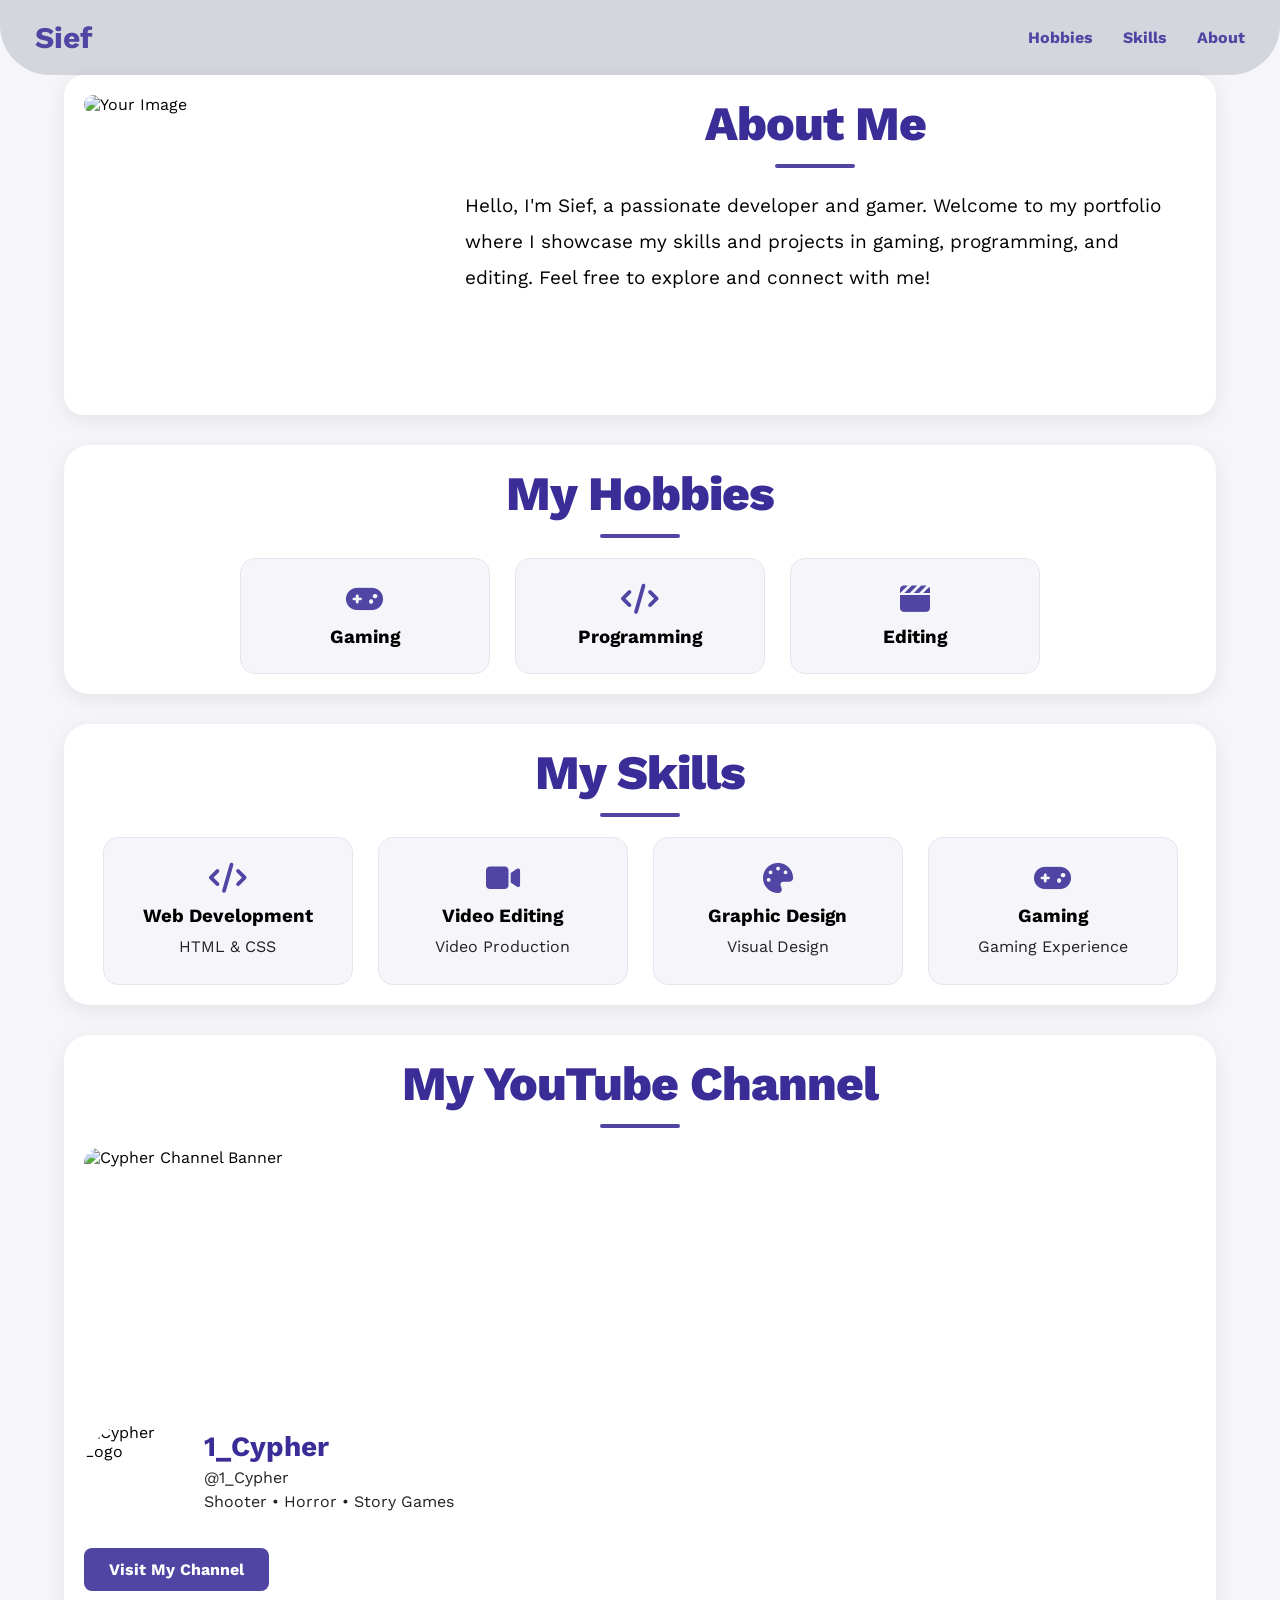
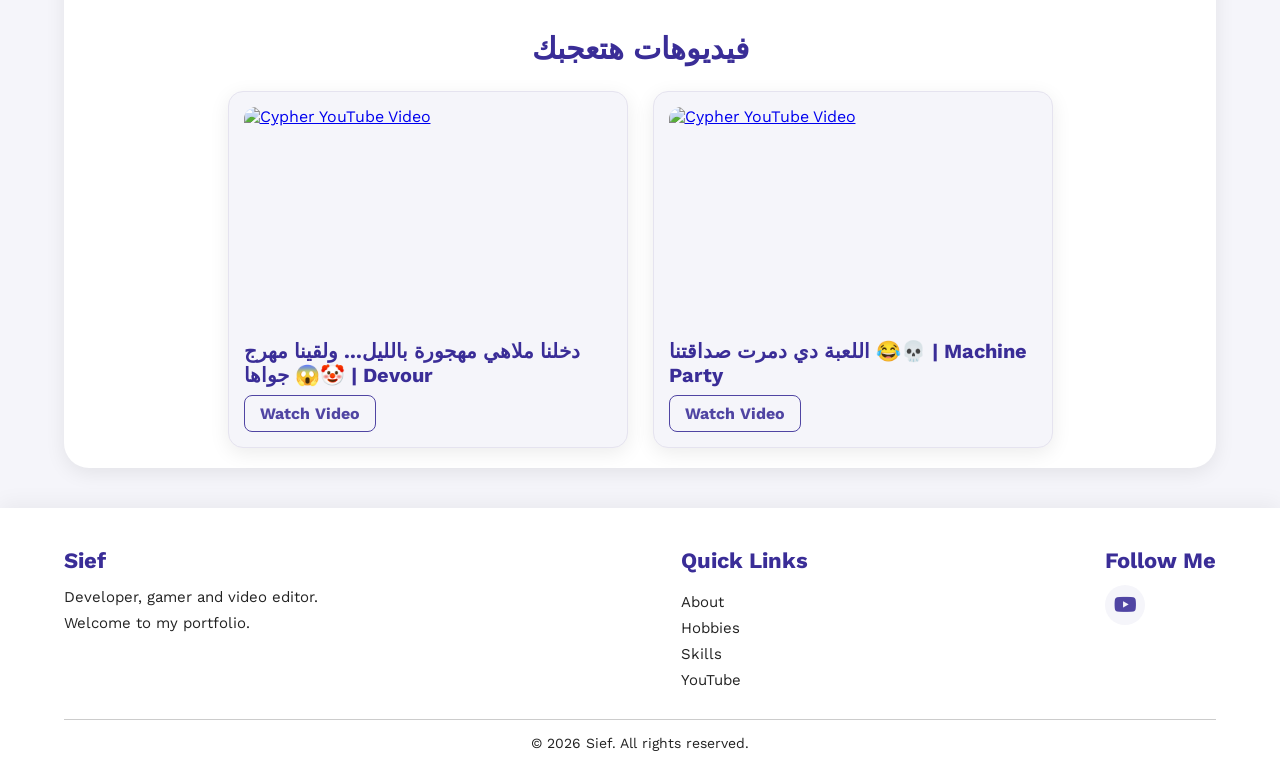
==== index.html @ e80b9d25 "Add site files" ====
<!DOCTYPE html>
<html lang="en">

<head>
    <meta charset="UTF-8">
    <meta name="viewport" content="width=device-width, initial-scale=1.0">
    <!-- Style -->
    <link rel="stylesheet" href="style.css">
    <!-- Style -->
    <!-- Font -->
    <link rel="preconnect" href="https://fonts.googleapis.com">
    <link rel="preconnect" href="https://fonts.gstatic.com" crossorigin>
    <link href="https://fonts.googleapis.com/css2?family=Work+Sans:ital,wght@0,100..900;1,100..900&display=swap"
        rel="stylesheet">
    <!-- Font -->
    <!-- Icon -->
    <link rel="stylesheet" href="https://cdnjs.cloudflare.com/ajax/libs/font-awesome/6.7.2/css/all.min.css">
    <!-- Icon -->
    <title>Portfolio</title>
</head>

<body>
    <!-- Start Header -->
    <div class="header">
        <div class="container">
            <div class="logo">
                <a href="#logo">Sief</a>
            </div>
            <button class="menu-toggle" type="button" aria-label="Open menu" aria-expanded="false">
                <span></span>
                <span></span>
                <span></span>
            </button>
            <div class="nav">
                <a href="#hobbies">Hobbies</a>
                <a href="#skills">Skills</a>
                <a href="#about">About</a>
            </div>
        </div>
    </div>
    <!-- end Header -->
    <!-- Start landing -->
    <div class="landing" id="about">
        <div class="container">
            <div class="img">
                <img src="img/img1.jpg" alt="Your Image" width="300" height="200">
            </div>
            <div class="text">
                <h2>About Me</h2>
                <p>Hello, I'm Sief, a passionate developer and gamer. Welcome to my portfolio where I showcase my skills
                    and
                    projects in gaming, programming, and editing. Feel free to explore and connect with me!</p>
            </div>
        </div>
    </div>
    <!-- End landing -->
    <!-- Start Hobbies -->
    <div class="hobbies" id="hobbies">
        <h2>My Hobbies</h2>
        <div class="hobbies-container">
            <div class="hobby-card">
                <i class="fa-solid fa-gamepad"></i>
                <h3>Gaming</h3>
            </div>

            <div class="hobby-card">
                <i class="fa-solid fa-code"></i>
                <h3>Programming</h3>
            </div>

            <div class="hobby-card">
                <i class="fa-solid fa-clapperboard"></i>
                <h3>Editing</h3>
            </div>
        </div>
    </div>
    <!-- End Hobbies -->
    <!-- Start Skills -->
    <div class="skills" id="skills">
        <h2>My Skills</h2>

        <div class="skills-container">

            <div class="skills-card">
                <i class="fa-solid fa-code"></i>
                <h3>Web Development</h3>
                <p>HTML & CSS</p>
            </div>

            <div class="skills-card">
                <i class="fa-solid fa-video"></i>
                <h3>Video Editing</h3>
                <p>Video Production</p>
            </div>

            <div class="skills-card">
                <i class="fa-solid fa-palette"></i>
                <h3>Graphic Design</h3>
                <p>Visual Design</p>
            </div>

            <div class="skills-card">
                <i class="fa-solid fa-gamepad"></i>
                <h3>Gaming</h3>
                <p>Gaming Experience</p>
            </div>

        </div>
    </div>
    <!-- End Skills -->
    <!-- Start YouTube -->
    <div class="youtube" id="youtube">

        <h2>My YouTube Channel</h2>

        <div class="youtube-container">

            <div class="channel-banner">
                <img src="img/banar.png" alt="Cypher Channel Banner">
            </div>

            <div class="channel-info">

                <img src="img/logo.png" alt="Cypher Logo">

                <div class="channel-text">
                    <h3>1_Cypher</h3>
                    <p>@1_Cypher</p>
                    <p>Shooter • Horror • Story Games</p>
                </div>

            </div>
            <a href="https://www.youtube.com/@1_Cypher" target="_blank" rel="noopener noreferrer">
                Visit My Channel
            </a>
            <div class="featured-videos">

                <h3>فيديوهات هتعجبك</h3>

                <div class="videos-container">

                    <!-- Video 1 -->
                    <div class="video-card">
                        <a href="https://youtu.be/_GKPMTm9rUs" target="_blank" rel="noopener noreferrer">

                            <img src="https://img.youtube.com/vi/_GKPMTm9rUs/hqdefault.jpg" alt="Cypher YouTube Video">

                        </a>

                        <h4>دخلنا ملاهي مهجورة بالليل... ولقينا مهرج جواها 😱🤡 | Devour</h4>
                        <a href="https://youtu.be/_GKPMTm9rUs" target="_blank" rel="noopener noreferrer">
                            Watch Video
                        </a>
                    </div>

                    <!-- Video 2 -->
                    <div class="video-card">
                        <a href="https://youtu.be/UbYRaLN_S74" target="_blank" rel="noopener noreferrer">

                            <img src="https://img.youtube.com/vi/UbYRaLN_S74/hqdefault.jpg" alt="Cypher YouTube Video">

                        </a>

                        <h4>اللعبة دي دمرت صداقتنا 😂💀 | Machine Party</h4>
                        <a href="https://youtu.be/UbYRaLN_S74" target="_blank" rel="noopener noreferrer">
                            Watch Video
                        </a>
                    </div>

                </div>

            </div>
        </div>

    </div>
    <!-- End YouTube -->
    <!-- Start Footer -->
    <footer class="footer">
        <div class="footer-content">
            <div class="footer-about">
                <h3>Sief</h3>
                <p>Developer, gamer and video editor. Welcome to my portfolio.</p>
            </div>
            <div class="footer-links">
                <h3>Quick Links</h3>
                <a href="#about">About</a>
                <a href="#hobbies">Hobbies</a>
                <a href="#skills">Skills</a>
                <a href="#youtube">YouTube</a>
            </div>
            <div class="footer-follow">
                <h3>Follow Me</h3>
                <div class="footer-social">
                    <a href="https://www.youtube.com/@1_Cypher" target="_blank" rel="noopener noreferrer" aria-label="YouTube">
                        <i class="fa-brands fa-youtube"></i>
                    </a>
                </div>
            </div>
        </div>
        <div class="footer-bottom">
            <p>&copy; 2026 Sief. All rights reserved.</p>
        </div>
    </footer>
    <!-- End Footer -->
    <script>
        const menuToggle = document.querySelector('.menu-toggle');
        const nav = document.querySelector('.header .nav');
        menuToggle.addEventListener('click', () => {
            const open = nav.classList.toggle('active');
            menuToggle.setAttribute('aria-expanded', open);
        });
        nav.querySelectorAll('a').forEach(link =>
            link.addEventListener('click', () => {
                nav.classList.remove('active');
                menuToggle.setAttribute('aria-expanded', 'false');
            })
        );
    </script>
</body>

</html>
---- style.css ----
* {
    -webkit-box-sizing: border-box;
    -moz-box-sizing: border-box;
    -ms-box-sizing: border-box;
    box-sizing: border-box;
    scroll-behavior: smooth;
    margin: 0;
    padding: 0;
    box-sizing: border-box;
}

/* Start Variables */
:root {
    /* Colors */
    --main-color: #5045a3;
    --heading-color: #3a2d97;
    --background-color: #f5f5fa;
    --section-color: #ffffff;
    --text-color: #222222;

    /* Design */
    --section-width: 1200px;
    --section-radius: 25px;
    --section-shadow: 0 5px 20px rgba(0, 0, 0, 0.08);
}

/* End Variables */

body {
    background-color: #f5f5fa;
    font-family: "Work Sans", sans-serif;
}

.container {
    padding-left: 15px;
    padding-right: 15px;
    margin-left: auto;
    margin-right: auto;
    margin: auto;
}


/* Start Header */

.header {
    padding: 20px;
    background-color: #d3d7dd;
    border-bottom-right-radius: 50px;
    border-bottom-left-radius: 50px;
}


.header .container {
    display: flex;
    justify-content: space-between;
    align-items: center;
}

.header .container a {
    text-decoration: none;
    color: var(--main-color);
    font-weight: bold;
}

.header .container .nav {
    display: flex;
    align-items: center;
    gap: 30px;
}

.header .container a:hover {
    color: var(--heading-color);
}

.header .container .logo {
    font-size: 30px;
}

/* تصميم القائمه */

.menu-toggle {
    display: none;
    background: none;
    border: none;
    cursor: pointer;
}


.menu-toggle span {
    display: block;
    width: 25px;
    height: 3px;
    background-color: var(--main-color);
    margin: 5px 0;
    border-radius: 5px;
}


@media (max-width: 768px) {
    .menu-toggle {
        display: block;
    }

    .header .container {
        position: relative;
    }

    .header .container .nav {
        display: none;
        position: absolute;
        top: calc(100% + 20px);
        right: 0;
        flex-direction: column;
        gap: 15px;
        background-color: #d3d7dd;
        padding: 20px;
        border-radius: 15px;
        z-index: 1000;
    }

    .header .container .nav.active {
        display: flex;
    }
}


/* تصميم القائمه */

/* End Header */


h1 {
    color: blue;
    font-size: 36px;
    text-align: center;
}

h2 {
    color: #333333;
    font-size: 24px;
    text-align: center;
}

section {
    margin: 20px;
    padding: 20px;
    background-color: #aaa9a9;
    border-radius: 5px;
    box-shadow: 0 2px 4px rgba(0, 0, 0, 0.1);
}

/* Start Landing */


.landing .container {
    display: flex;
    background-color: #aaa9a9;
    padding: 20px;
    justify-content: space-between;
    display: flex;
    width: 90%;
    max-width: var(--section-width);
    margin: 0 auto;
    background-color: var(--section-color);
    border-radius: 20px;
    box-shadow: var(--section-shadow);
}


@media (max-width: 768px) {
    .landing .container {
        flex-direction: column;
        align-items: center;
        gap: 30px;
    }

    .landing .container .img {
        width: 100%;
        max-width: 350px;
        height: 250px;
    }
}


.landing .container .img {
    width: 350px;
    height: 300px;
    /* overflow: hidden; */
}

.landing .container img {
    /* width: 100%; */
    height: 100%;
    object-fit: cover;
    border-radius: var(--section-radius);
    transition: transform 0.3s ease;
}

.landing .container img:hover {
    transform: scale(1.05);
}

.landing .container .text {
    flex: 1;
}


@media (max-width: 768px) {
    .landing .container .text {
        width: 100%;
        flex: none;
        text-align: center;
    }

    .landing .container .text h2 {
        font-size: 36px;
    }

    .landing .container .text p {
        font-size: 16px;
        line-height: 1.7;
    }
}


.landing .container .text h2 {
    color: var(--heading-color);
    font-size: 48px;
    font-weight: 800;
    text-align: center;
    letter-spacing: -1px;
    margin: 0 0 20px;
}

.landing .container .text h2::after {
    content: "";
    display: block;
    width: 80px;
    height: 4px;
    background-color: var(--main-color);
    margin: 12px auto 0;
    border-radius: 5px;
}

.landing .container .text p {
    font-size: 19px;
    line-height: 1.9;
    max-width: 700px;
    margin: 0 auto;
}


/* End Landing */

/* Start Hobbies */

.hobbies {
    width: 90%;
    max-width: var(--section-width);
    margin: 30px auto;
    padding: 20px;
    background-color: var(--section-color);
    border-radius: var(--section-radius);
    box-shadow: var(--section-shadow);
}

.hobbies h2,
.skills h2 {
    color: var(--heading-color);
    font-size: 48px;
    font-weight: 800;
    text-align: center;
    letter-spacing: -1px;
    margin: 0 0 20px;
}

.hobbies h2::after {
    content: "";
    display: block;
    width: 80px;
    height: 4px;
    background-color: var(--main-color);
    margin: 12px auto 0;
    border-radius: 5px;
}

.hobbies-container {
    display: flex;
    justify-content: center;
    gap: 25px;
}

.hobby-card,
.skills-card {
    background-color: var(--background-color);
    width: 250px;
    padding: 25px;
    border-radius: 15px;
    text-align: center;
    border: 1px solid #e5e5ef;
    transition: 0.3s ease;
}

.hobby-card:hover,
.skills-card:hover {
    transform: translateY(-10px);
    box-shadow: 0 10px 25px rgba(80, 69, 163, 0.15);
}

.hobby-card i,
.skills-card i {
    color: var(--main-color);
    font-size: 30px;
    margin-bottom: 12px;
}


/* End Hobbies */

/* Start Skills */

.skills {
    width: 90%;
    max-width: var(--section-width);
    margin: 30px auto;
    padding: 20px;
    background-color: var(--section-color);
    border-radius: var(--section-radius);
    box-shadow: var(--section-shadow);
}

.skills-container {
    display: flex;
    justify-content: center;
    gap: 25px;
}

.skills h2::after {
    content: "";
    display: block;
    width: 80px;
    height: 4px;
    background-color: var(--main-color);
    margin: 12px auto 0;
    border-radius: 5px;
}

.skills-card p {
    color: var(--text-color);
    font-size: 16px;
    margin-top: 8px;
    line-height: 1.5;
}

/* End Skills */
/* Start YouTube */

.youtube {
    width: 90%;
    max-width: var(--section-width);
    margin: 30px auto;
    padding: 20px;
    background-color: var(--section-color);
    border-radius: var(--section-radius);
    box-shadow: var(--section-shadow);
}

.youtube h2 {
    color: var(--heading-color);
    font-size: 48px;
    font-weight: 800;
    text-align: center;
    letter-spacing: -1px;
    margin: 0 0 20px;
}

.youtube h2::after {
    content: "";
    display: block;
    width: 80px;
    height: 4px;
    background-color: var(--main-color);
    margin: 12px auto 0;
    border-radius: 5px;
}

.channel-banner {
    width: 100%;
    height: 250px;
    overflow: hidden;
    border-radius: 15px;
}

.channel-banner img {
    width: 100%;
    height: 100%;
    object-fit: cover;
    display: block;
}

.channel-info {
    display: flex;
    align-items: center;
    gap: 20px;
    margin: 25px 0;
}

.channel-info img {
    width: 100px;
    height: 100px;
    border-radius: 50%;
    object-fit: cover;
}

.channel-text h3 {
    color: var(--heading-color);
    font-size: 28px;
    margin: 0 0 5px;
}

.channel-text p {
    color: var(--text-color);
    font-size: 16px;
    margin: 5px 0;
}

.youtube-container>a {
    display: inline-block;
    background-color: var(--main-color);
    color: white;
    padding: 12px 25px;
    border-radius: 8px;
    text-decoration: none;
    font-weight: bold;
    transition: 0.3s ease;
}

.youtube-container>a:hover {
    background-color: var(--heading-color);
    transform: translateY(-3px);
}

.featured-videos {
    margin-top: 40px;
}

.featured-videos h3 {
    color: var(--heading-color);
    font-size: 30px;
    text-align: center;
    margin-bottom: 25px;
}

.videos-container {
    display: flex;
    justify-content: center;
    gap: 25px;
    flex-wrap: wrap;
}

.video-card {
    width: 400px;
}

.video-card {
    width: 400px;
    padding: 15px;
    box-sizing: border-box;
    overflow: hidden;
    border-radius: 15px;
    background-color: var(--background-color);
    border: 1px solid #e5e3ef;
    box-shadow: var(--section-shadow);
    transition: 0.3s ease;
}

.video-card:hover {
    transform: translateY(-5px);
    box-shadow: 0 10px 25px rgba(80, 69, 163, 0.15);
}

.video-card img {
    width: 100%;
    height: 220px;
    object-fit: cover;
    display: block;
    border-radius: 12px;
}

.video-card h4 {
    color: var(--heading-color);
    font-size: 20px;
    margin: 12px 0 8px;
}

.video-card>a:last-child {
    display: inline-block;
    color: var(--main-color);
    font-weight: bold;
    text-decoration: none;
    padding: 8px 15px;
    border: 1px solid var(--main-color);
    border-radius: 8px;
    transition: 0.3s ease;
}

.video-card>a:last-child:hover {
    background-color: var(--main-color);
    color: white;
}

/* End YouTube */
/* Start Footer */

.footer {
    width: 100%;
    padding: 40px 5% 0;
    margin-top: 40px;
    background-color: var(--section-color);
    box-shadow: 0 -5px 20px rgba(0, 0, 0, 0.05);
    box-sizing: border-box;
}

.footer-content {
    display: flex;
    justify-content: space-between;
    align-items: flex-start;
    gap: 30px;
    flex-wrap: wrap;
    max-width: var(--section-width);
    margin: 0 auto;
}

.footer-content h3 {
    color: var(--heading-color);
    font-size: 22px;
    margin: 0 0 12px;
}

.footer-about {
    max-width: 320px;
}

.footer-about p {
    color: var(--text-color);
    font-size: 15px;
    line-height: 1.7;
    margin: 0;
}

.footer-links {
    display: flex;
    flex-direction: column;
    gap: 8px;
}

.footer-links a {
    color: var(--text-color);
    text-decoration: none;
    font-size: 15px;
    transition: 0.3s ease;
}

.footer-links a:hover {
    color: var(--main-color);
}

.footer-social {
    display: flex;
    gap: 15px;
}

.footer-social a {
    display: flex;
    justify-content: center;
    align-items: center;
    width: 40px;
    height: 40px;
    border-radius: 50%;
    background-color: var(--background-color);
    color: var(--main-color);
    font-size: 20px;
    text-decoration: none;
    transition: 0.3s ease;
}

.footer-social a:hover {
    background-color: var(--main-color);
    color: white;
    transform: translateY(-4px);
}

.footer-bottom {
    text-align: center;
    margin-top: 30px;
    padding: 15px 0;
    border-top: 1px solid #ccc;
}

.footer-bottom p {
    color: var(--text-color);
    font-size: 14px;
    margin: 0;
}

/* End Footer */


/* ================= Responsive ================= */

/* Global guards for small screens */
img {
    max-width: 100%;
}

@media (max-width: 992px) {
    .hobbies-container,
    .skills-container {
        flex-wrap: wrap;
    }

    .hobby-card,
    .skills-card {
        width: calc(50% - 25px);
        max-width: 300px;
    }
}

@media (max-width: 768px) {
    .hobbies h2,
    .skills h2,
    .youtube h2 {
        font-size: 32px;
    }

    .header {
        padding: 15px 20px;
        border-bottom-right-radius: 25px;
        border-bottom-left-radius: 25px;
    }

    .hobbies,
    .skills,
    .youtube {
        width: 92%;
        padding: 15px;
        margin: 20px auto;
    }

    .landing .container {
        width: 92%;
        padding: 15px;
    }

    .landing .container .text h2 {
        font-size: 28px;
    }

    .landing .container .text p {
        font-size: 15px;
    }

    .hobby-card,
    .skills-card {
        width: 100%;
        max-width: 320px;
        padding: 20px;
    }

    .channel-banner {
        height: 140px;
    }

    .channel-info {
        flex-direction: column;
        text-align: center;
        gap: 12px;
    }

    .channel-info img {
        width: 80px;
        height: 80px;
    }

    .channel-text h3 {
        font-size: 22px;
    }

    .youtube-container > a {
        display: block;
        text-align: center;
    }

    .video-card {
        width: 100%;
    }

    .video-card img {
        height: auto;
        aspect-ratio: 16 / 9;
    }

    .video-card h4 {
        font-size: 17px;
    }

    .footer-content {
        flex-direction: column;
        align-items: center;
        text-align: center;
        gap: 25px;
    }

    .footer-about {
        max-width: 100%;
    }

    .footer-links {
        align-items: center;
    }

    .footer-social {
        justify-content: center;
    }
}

@media (max-width: 480px) {
    .landing .container .img {
        height: 200px;
    }

    .channel-banner {
        height: 100px;
    }

    .footer {
        padding: 30px 5% 0;
    }
}

/* Fix: original base rules come after their media queries in source order,
   so they overrode the mobile styles. Re-declare last so small screens win. */
@media (max-width: 768px) {
    .landing .container .img {
        width: 100%;
        max-width: 350px;
        height: 250px;
    }

    .landing .container img {
        width: 100%;
    }

    .landing .container .text {
        width: 100%;
        flex: none;
        text-align: center;
    }
}
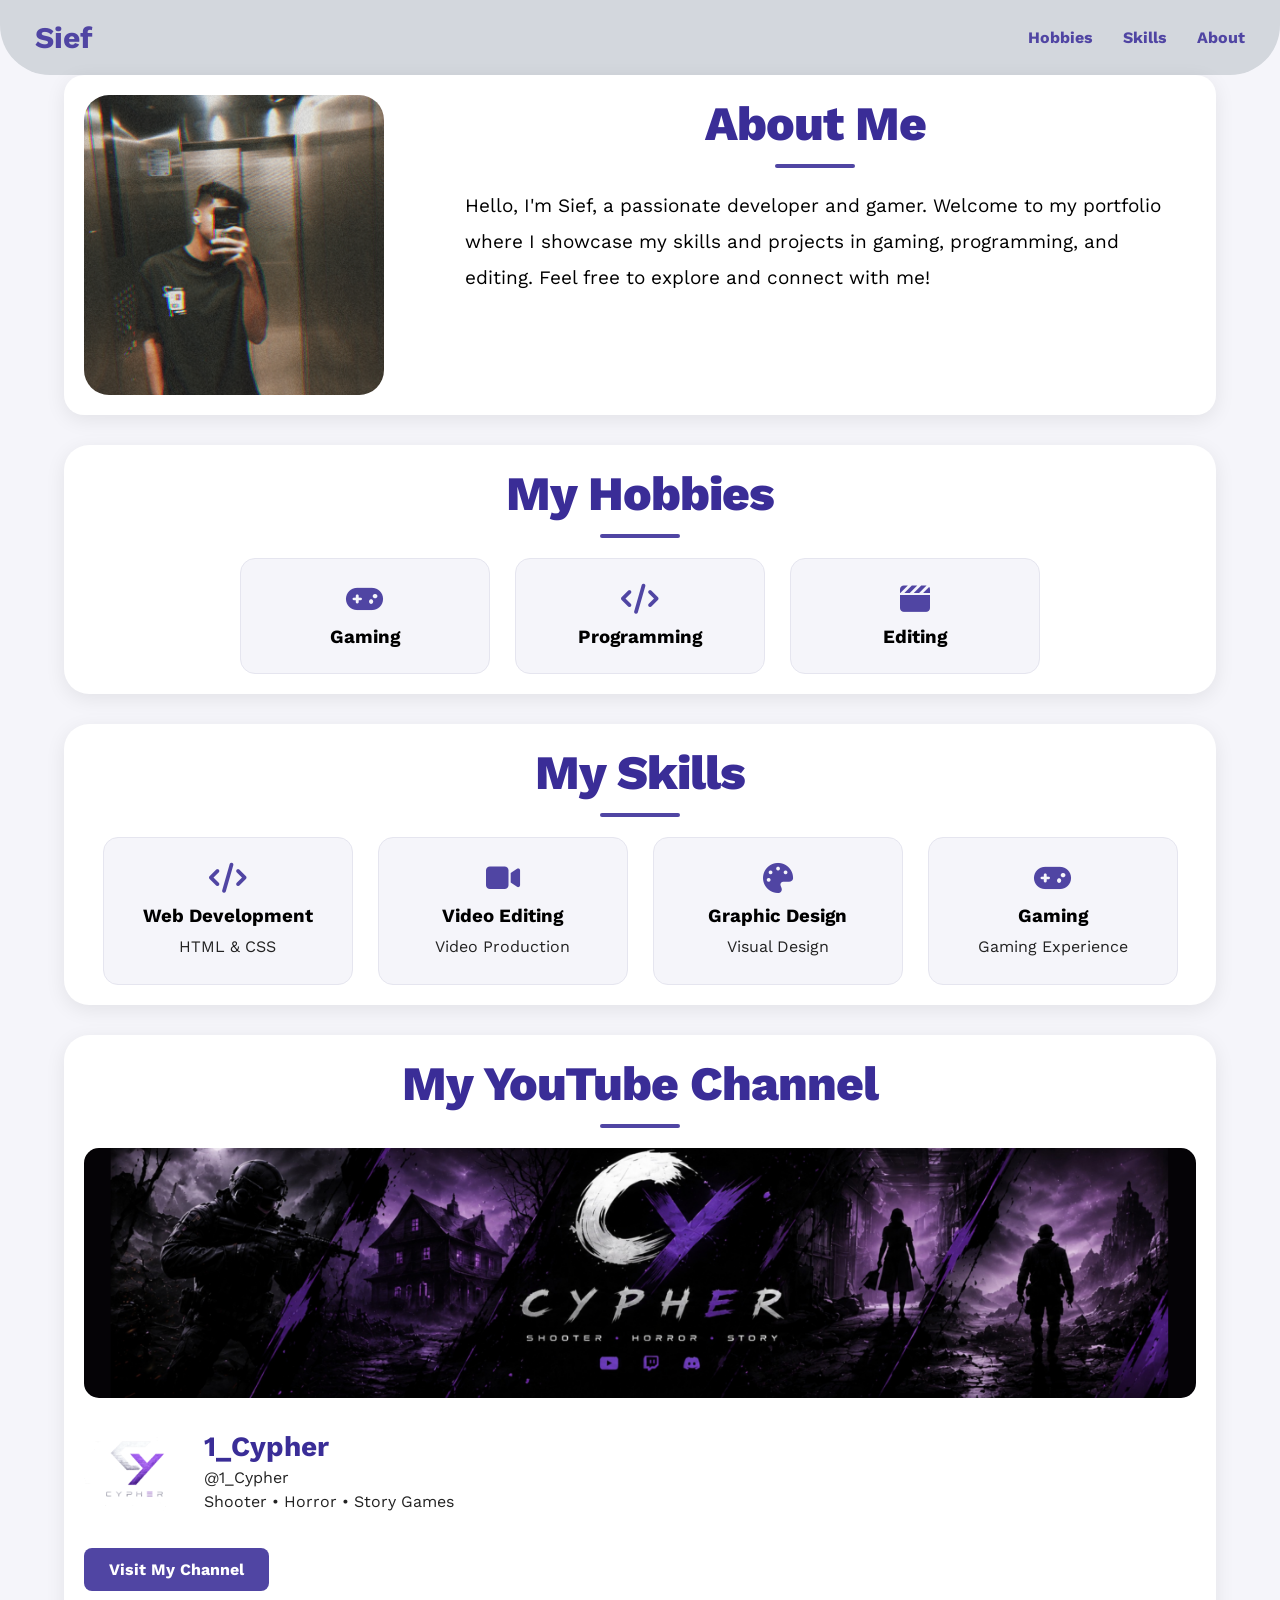
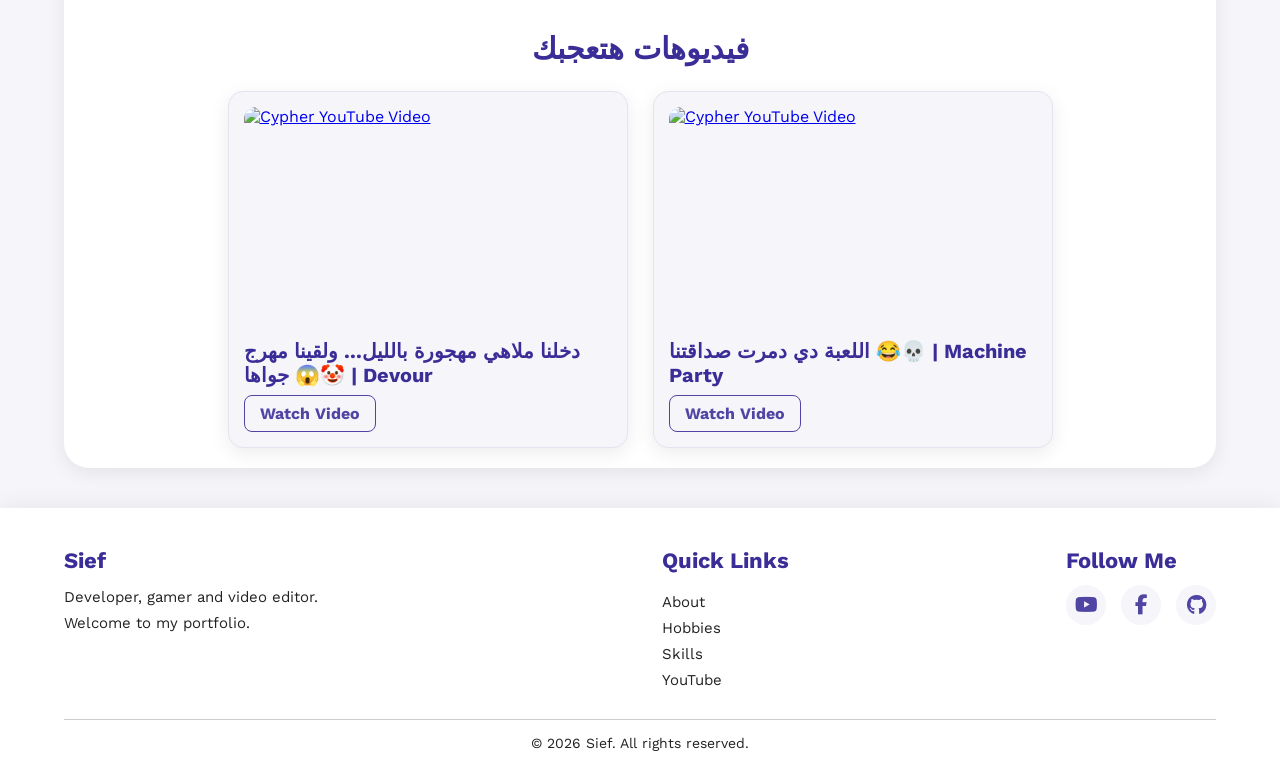
==== commit de2d3f44: "Update footer with Facebook and GitHub linksAdd Facebook and GitHub links to footer Added Facebook a" ====
--- a/index.html
+++ b/index.html
@@ -193,7 +193,7 @@
                 <div class="footer-social">
                     <a href="https://www.youtube.com/@1_Cypher" target="_blank" rel="noopener noreferrer" aria-label="YouTube">
                         <i class="fa-brands fa-youtube"></i>
-                    </a>
+                    </a><a href="https://www.facebook.com/share/1582KdHN4bV/" target="_blank" rel="noopener noreferrer" aria-label="Facebook"><i class="fa-brands fa-facebook-f"></i></a><a href="https://github.com/AlgokarSief" target="_blank" rel="noopener noreferrer" aria-label="GitHub"><i class="fa-brands fa-github"></i></a>
                 </div>
             </div>
         </div>
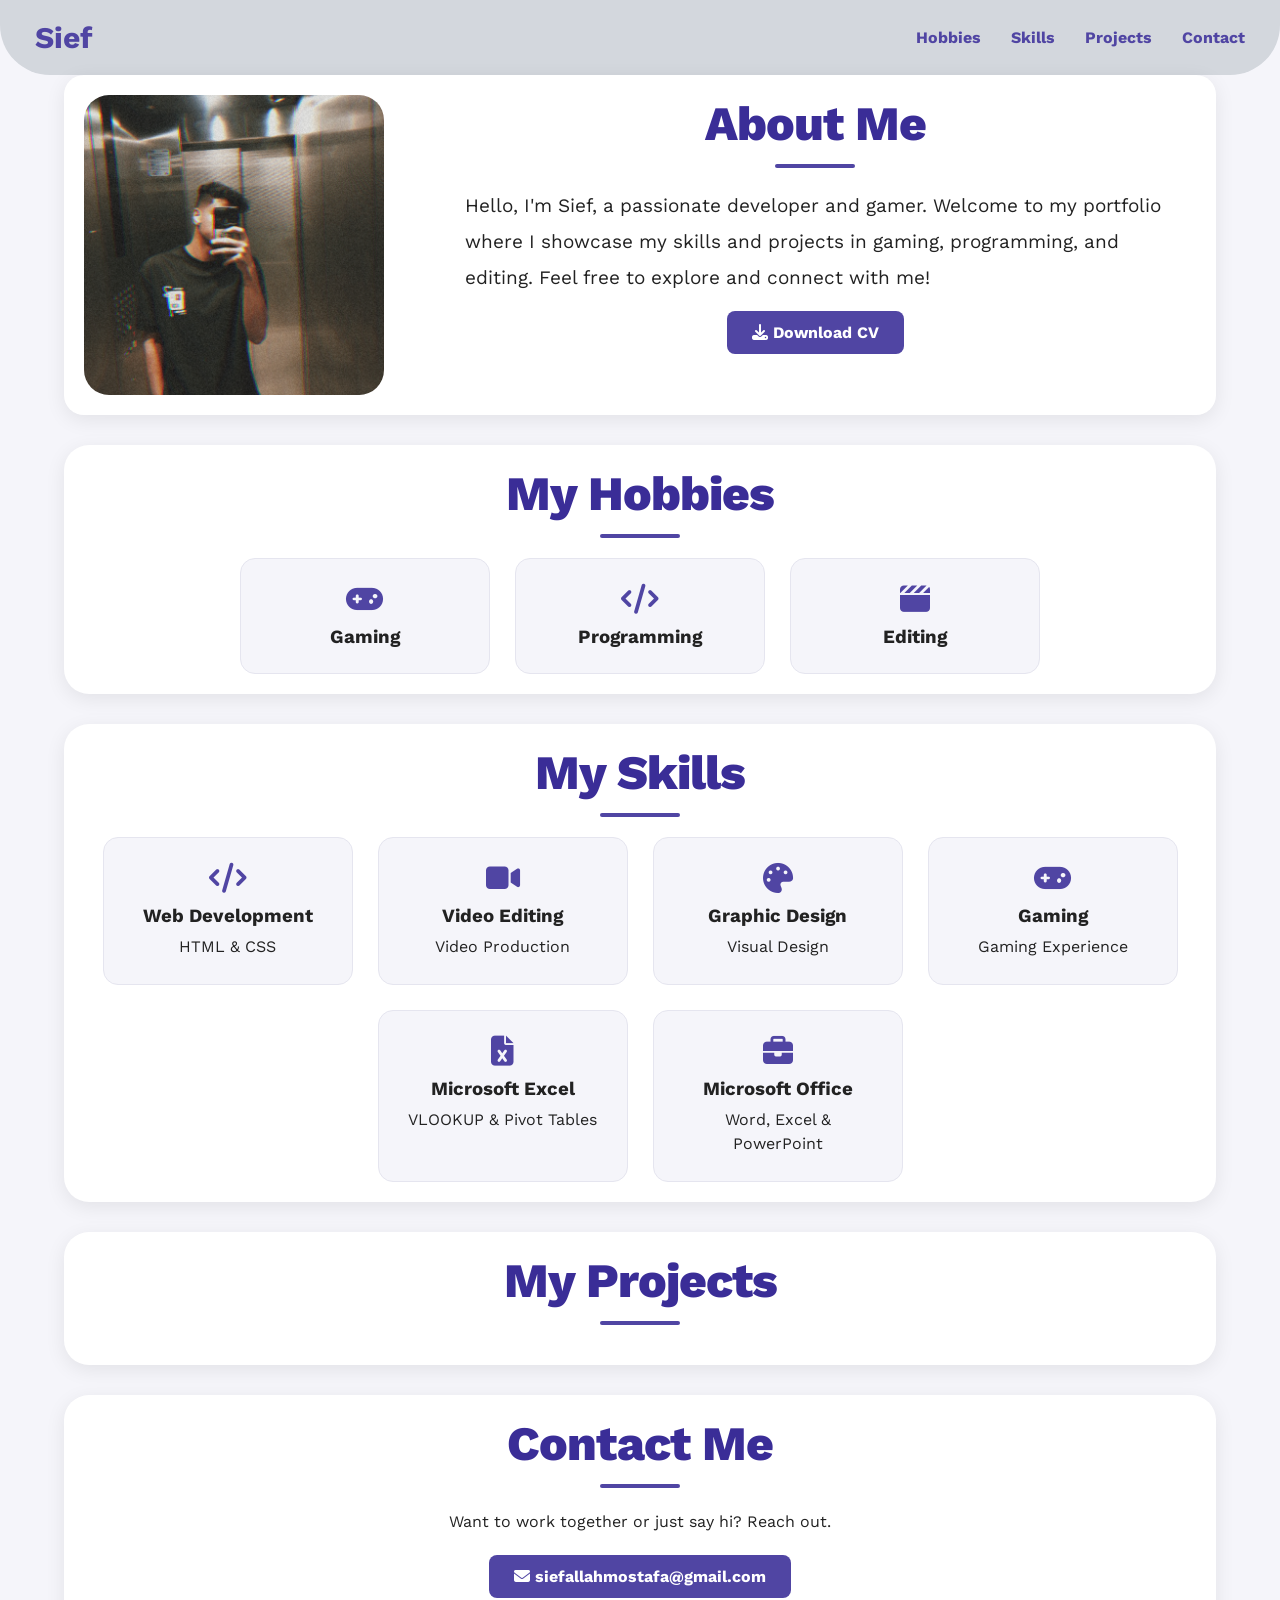
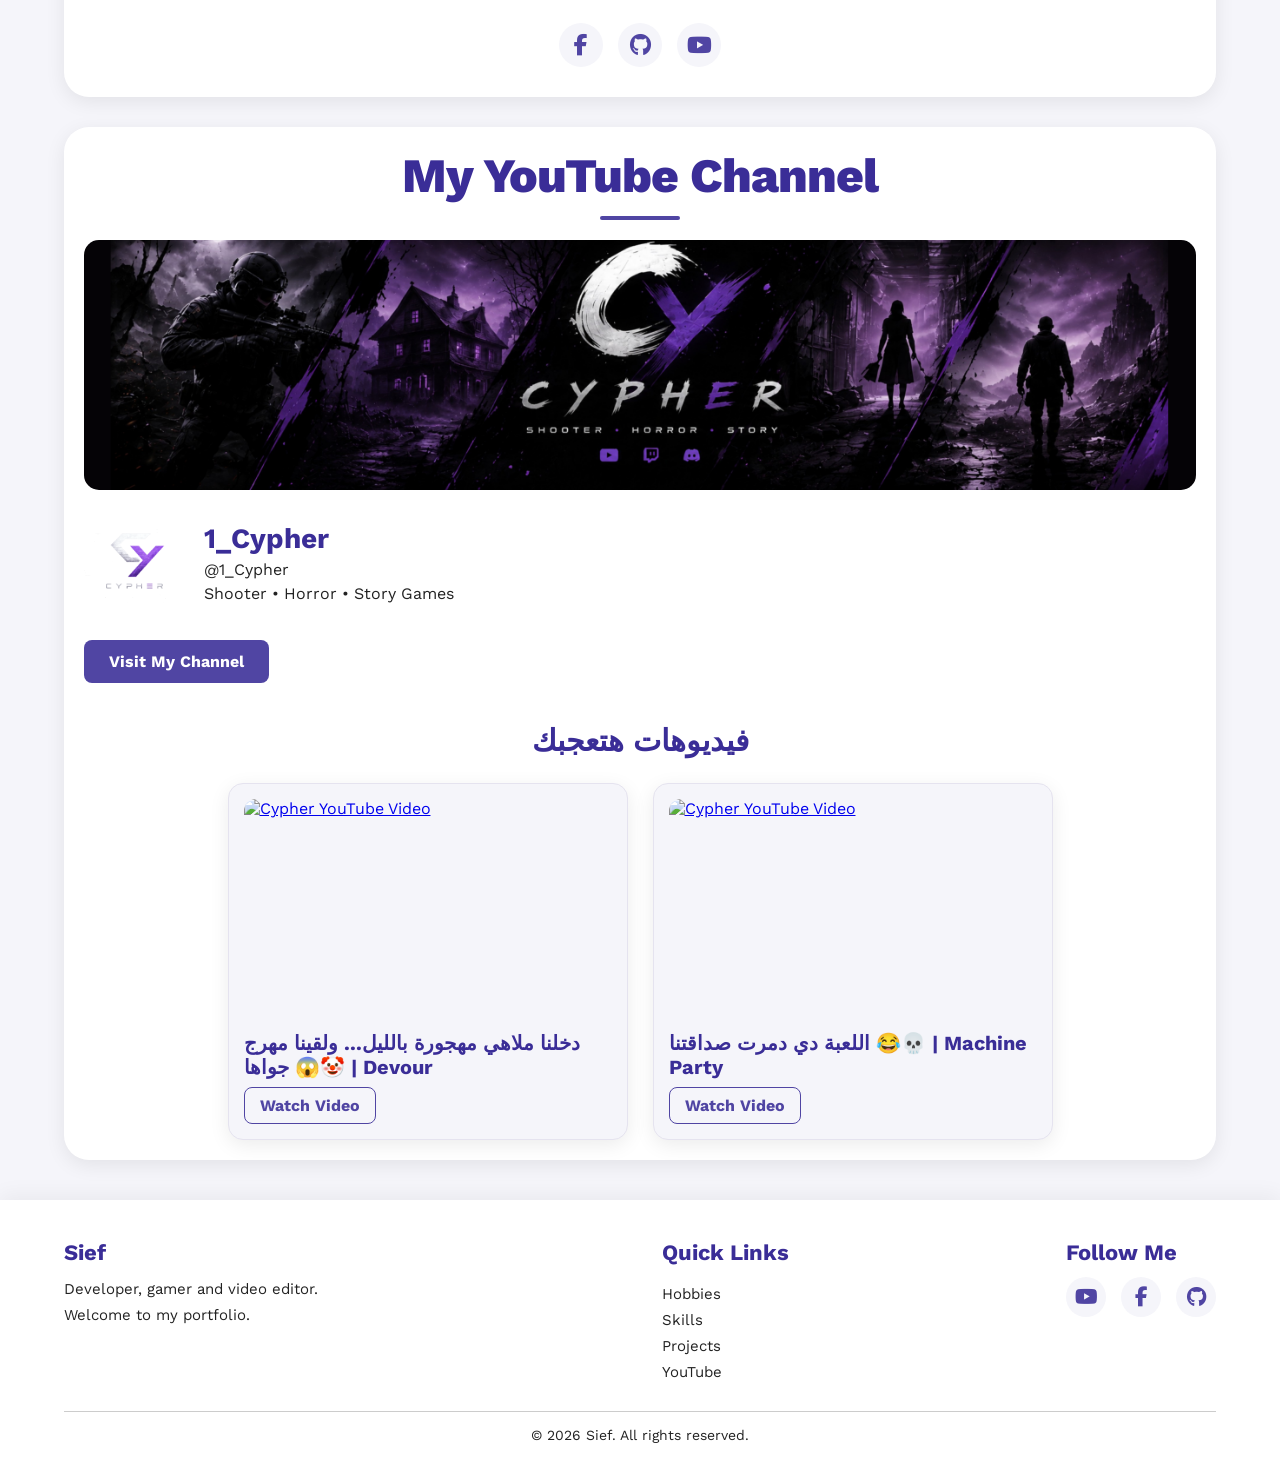
==== commit 571ea95c: "Add files via upload" ====
--- a/index.html
+++ b/index.html
@@ -16,7 +16,8 @@
     <!-- Icon -->
     <link rel="stylesheet" href="https://cdnjs.cloudflare.com/ajax/libs/font-awesome/6.7.2/css/all.min.css">
     <!-- Icon -->
-    <title>Portfolio</title>
+    <link rel="icon" type="image/svg+xml" href="favicon.svg">
+    <title>Sief | Portfolio</title>
 </head>
 
 <body>
@@ -34,7 +35,8 @@
             <div class="nav">
                 <a href="#hobbies">Hobbies</a>
                 <a href="#skills">Skills</a>
-                <a href="#about">About</a>
+                <a href="#projects">Projects</a>
+                <a href="#contact">Contact</a>
             </div>
         </div>
     </div>
@@ -50,6 +52,7 @@
                 <p>Hello, I'm Sief, a passionate developer and gamer. Welcome to my portfolio where I showcase my skills
                     and
                     projects in gaming, programming, and editing. Feel free to explore and connect with me!</p>
+                <a class="cv-button" href="Sief_Mostafa_CV.pdf" download="Sief_Mostafa_CV.pdf"><i class="fa-solid fa-download"></i> Download CV</a>
             </div>
         </div>
     </div>
@@ -105,9 +108,38 @@
                 <p>Gaming Experience</p>
             </div>
 
+            <div class="skills-card">
+                <i class="fa-solid fa-file-excel"></i>
+                <h3>Microsoft Excel</h3>
+                <p>VLOOKUP & Pivot Tables</p>
+            </div>
+
+            <div class="skills-card">
+                <i class="fa-solid fa-briefcase"></i>
+                <h3>Microsoft Office</h3>
+                <p>Word, Excel & PowerPoint</p>
+            </div>
+
         </div>
     </div>
     <!-- End Skills -->
+    <!-- Start Projects -->
+    <div class="projects" id="projects">
+        <h2>My Projects</h2>
+    </div>
+    <!-- End Projects -->
+    <!-- Start Contact -->
+    <div class="contact" id="contact">
+        <h2>Contact Me</h2>
+        <p class="contact-text">Want to work together or just say hi? Reach out.</p>
+        <a class="contact-email" href="mailto:siefallahmostafa@gmail.com"><i class="fa-solid fa-envelope"></i> siefallahmostafa@gmail.com</a>
+        <div class="contact-social">
+            <a href="https://www.facebook.com/share/1582KdHN4bV/" target="_blank" rel="noopener noreferrer" aria-label="Facebook"><i class="fa-brands fa-facebook-f"></i></a>
+            <a href="https://github.com/AlgokarSief" target="_blank" rel="noopener noreferrer" aria-label="GitHub"><i class="fa-brands fa-github"></i></a>
+            <a href="https://www.youtube.com/@1_Cypher" target="_blank" rel="noopener noreferrer" aria-label="YouTube"><i class="fa-brands fa-youtube"></i></a>
+        </div>
+    </div>
+    <!-- End Contact -->
     <!-- Start YouTube -->
     <div class="youtube" id="youtube">
 
@@ -183,9 +215,9 @@
             </div>
             <div class="footer-links">
                 <h3>Quick Links</h3>
-                <a href="#about">About</a>
                 <a href="#hobbies">Hobbies</a>
                 <a href="#skills">Skills</a>
+                <a href="#projects">Projects</a>
                 <a href="#youtube">YouTube</a>
             </div>
             <div class="footer-follow">
@@ -219,3 +251,4 @@
 </body>
 
 </html>
+
--- a/style.css
+++ b/style.css
@@ -331,6 +331,7 @@
 
 .skills-container {
     display: flex;
+    flex-wrap: wrap;
     justify-content: center;
     gap: 25px;
 }
@@ -355,7 +356,9 @@
 /* End Skills */
 /* Start YouTube */
 
-.youtube {
+.youtube,
+
+.projects {
     width: 90%;
     max-width: var(--section-width);
     margin: 30px auto;
@@ -365,7 +368,9 @@
     box-shadow: var(--section-shadow);
 }
 
-.youtube h2 {
+.youtube h2,
+
+.projects h2 {
     color: var(--heading-color);
     font-size: 48px;
     font-weight: 800;
@@ -374,7 +379,9 @@
     margin: 0 0 20px;
 }
 
-.youtube h2::after {
+.youtube h2::after,
+
+.projects h2::after {
     content: "";
     display: block;
     width: 80px;
@@ -590,6 +597,18 @@
     transform: translateY(-4px);
 }
 
+.footer-social a[aria-label="YouTube"]:hover {
+    background-color: #ff0000;
+}
+
+.footer-social a[aria-label="Facebook"]:hover {
+    background-color: #1877f2;
+}
+
+.footer-social a[aria-label="GitHub"]:hover {
+    background-color: #181717;
+}
+
 .footer-bottom {
     text-align: center;
     margin-top: 30px;
@@ -629,7 +648,8 @@
 @media (max-width: 768px) {
     .hobbies h2,
     .skills h2,
-    .youtube h2 {
+    .youtube h2,
+    .projects h2 {
         font-size: 32px;
     }
 
@@ -641,7 +661,8 @@
 
     .hobbies,
     .skills,
-    .youtube {
+    .youtube,
+    .projects {
         width: 92%;
         padding: 15px;
         margin: 20px auto;
@@ -757,3 +778,1148 @@
         text-align: center;
     }
 }
+
+
+
+/* Start CV button and Contact */
+.cv-button {
+    display: table;
+    margin: 15px auto 0;
+    background-color: var(--main-color);
+    color: white;
+    padding: 12px 25px;
+    border-radius: 8px;
+    text-decoration: none;
+    font-weight: bold;
+    transition: 0.3s ease;
+}
+
+.cv-button:hover {
+    background-color: var(--heading-color);
+}
+
+.contact {
+    width: 90%;
+    max-width: var(--section-width);
+    margin: 30px auto;
+    padding: 20px 20px 30px;
+    background-color: var(--section-color);
+    border-radius: var(--section-radius);
+    box-shadow: var(--section-shadow);
+    text-align: center;
+}
+
+.contact h2 {
+    color: var(--heading-color);
+    font-size: 48px;
+    font-weight: 800;
+    letter-spacing: -1px;
+    margin: 0 0 20px;
+}
+
+.contact h2::after {
+    content: "";
+    display: block;
+    width: 80px;
+    height: 4px;
+    background-color: var(--main-color);
+    margin: 12px auto 0;
+    border-radius: 5px;
+}
+
+.contact-text {
+    margin: 0 0 20px;
+    line-height: 1.7;
+}
+
+.contact-email {
+    display: inline-block;
+    background-color: var(--main-color);
+    color: white;
+    padding: 12px 25px;
+    border-radius: 8px;
+    text-decoration: none;
+    font-weight: bold;
+    word-break: break-all;
+    transition: 0.3s ease;
+}
+
+.contact-email:hover {
+    background-color: var(--heading-color);
+}
+
+.contact-social {
+    display: flex;
+    justify-content: center;
+    gap: 15px;
+    margin-top: 25px;
+}
+
+.contact-social a {
+    display: flex;
+    justify-content: center;
+    align-items: center;
+    width: 44px;
+    height: 44px;
+    border-radius: 50%;
+    background-color: var(--background-color);
+    color: var(--main-color);
+    font-size: 22px;
+    text-decoration: none;
+    transition: 0.3s ease;
+}
+
+.contact-social a:hover {
+    color: white;
+    background-color: var(--main-color);
+    transform: translateY(-4px);
+}
+
+.contact-social a[aria-label="YouTube"]:hover {
+    background-color: #ff0000;
+}
+
+.contact-social a[aria-label="Facebook"]:hover {
+    background-color: #1877f2;
+}
+
+.contact-social a[aria-label="GitHub"]:hover {
+    background-color: #181717;
+}
+
+@media (max-width: 768px) {
+    .contact h2 {
+        font-size: 32px;
+    }
+
+    .contact {
+        width: 92%;
+        padding: 15px 15px 25px;
+    }
+}
+/* End CV button and Contact */
+
+/* Start Animations (CSS only) */
+@keyframes fade-up {
+    from {
+        opacity: 0;
+        transform: translateY(30px);
+    }
+
+    to {
+        opacity: 1;
+        transform: translateY(0);
+    }
+}
+
+@media (prefers-reduced-motion: no-preference) {
+    .landing .container {
+        animation: fade-up 0.8s ease both;
+    }
+
+    @supports (animation-timeline: view()) {
+
+        .hobbies,
+        .skills,
+        .projects,
+        .contact,
+        .youtube {
+            animation: fade-up linear both;
+            animation-timeline: view();
+            animation-range: entry 0% entry 40%;
+        }
+    }
+}
+
+/* End Animations */
+
+/* Start Dark theme: variables first, then the few fixed colors */
+:root {
+    --main-color: #7466e0;
+    --heading-color: #b9b0ff;
+    --background-color: #23223a;
+    --section-color: #1b1a2e;
+    --text-color: #e6e6f2;
+    --section-shadow: 0 5px 20px rgba(0, 0, 0, 0.45);
+}
+
+body {
+    background-color: #12121f;
+    color: var(--text-color);
+}
+
+.header,
+.header .container .nav {
+    background-color: #1b1a2e;
+}
+
+.skills-card,
+.hobby-card,
+.video-card,
+.youtube-container > div {
+    border-color: #35335a;
+}
+
+.footer-bottom {
+    border-top-color: #35335a;
+}
+
+.skills-card h3,
+.hobby-card h3 {
+    color: var(--text-color);
+}
+.header .container a {
+    color: #a99cff;
+}
+
+@media (max-width: 768px) {
+    .header .container .nav {
+        border: 1px solid #35335a;
+    }
+}
+/* End Dark theme */
+
+
+/* Light mode: follows the visitor's device setting */
+@media (prefers-color-scheme: light) {
+.header .container .nav {
+    background-color: transparent;
+    border: none;
+}
+
+* {
+    -webkit-box-sizing: border-box;
+    -moz-box-sizing: border-box;
+    -ms-box-sizing: border-box;
+    box-sizing: border-box;
+    scroll-behavior: smooth;
+    margin: 0;
+    padding: 0;
+    box-sizing: border-box;
+}
+
+/* Start Variables */
+:root {
+    /* Colors */
+    --main-color: #5045a3;
+    --heading-color: #3a2d97;
+    --background-color: #f5f5fa;
+    --section-color: #ffffff;
+    --text-color: #222222;
+
+    /* Design */
+    --section-width: 1200px;
+    --section-radius: 25px;
+    --section-shadow: 0 5px 20px rgba(0, 0, 0, 0.08);
+}
+
+/* End Variables */
+
+body {
+    background-color: #f5f5fa;
+    font-family: "Work Sans", sans-serif;
+}
+
+.container {
+    padding-left: 15px;
+    padding-right: 15px;
+    margin-left: auto;
+    margin-right: auto;
+    margin: auto;
+}
+
+
+/* Start Header */
+
+.header {
+    padding: 20px;
+    background-color: #d3d7dd;
+    border-bottom-right-radius: 50px;
+    border-bottom-left-radius: 50px;
+}
+
+
+.header .container {
+    display: flex;
+    justify-content: space-between;
+    align-items: center;
+}
+
+.header .container a {
+    text-decoration: none;
+    color: var(--main-color);
+    font-weight: bold;
+}
+
+.header .container .nav {
+    display: flex;
+    align-items: center;
+    gap: 30px;
+}
+
+.header .container a:hover {
+    color: var(--heading-color);
+}
+
+.header .container .logo {
+    font-size: 30px;
+}
+
+/* تصميم القائمه */
+
+.menu-toggle {
+    display: none;
+    background: none;
+    border: none;
+    cursor: pointer;
+}
+
+
+.menu-toggle span {
+    display: block;
+    width: 25px;
+    height: 3px;
+    background-color: var(--main-color);
+    margin: 5px 0;
+    border-radius: 5px;
+}
+
+
+@media (max-width: 768px) {
+    .menu-toggle {
+        display: block;
+    }
+
+    .header .container {
+        position: relative;
+    }
+
+    .header .container .nav {
+        display: none;
+        position: absolute;
+        top: calc(100% + 20px);
+        right: 0;
+        flex-direction: column;
+        gap: 15px;
+        background-color: #d3d7dd;
+        padding: 20px;
+        border-radius: 15px;
+        z-index: 1000;
+    }
+
+    .header .container .nav.active {
+        display: flex;
+    }
+}
+
+
+/* تصميم القائمه */
+
+/* End Header */
+
+
+h1 {
+    color: blue;
+    font-size: 36px;
+    text-align: center;
+}
+
+h2 {
+    color: #333333;
+    font-size: 24px;
+    text-align: center;
+}
+
+section {
+    margin: 20px;
+    padding: 20px;
+    background-color: #aaa9a9;
+    border-radius: 5px;
+    box-shadow: 0 2px 4px rgba(0, 0, 0, 0.1);
+}
+
+/* Start Landing */
+
+
+.landing .container {
+    display: flex;
+    background-color: #aaa9a9;
+    padding: 20px;
+    justify-content: space-between;
+    display: flex;
+    width: 90%;
+    max-width: var(--section-width);
+    margin: 0 auto;
+    background-color: var(--section-color);
+    border-radius: 20px;
+    box-shadow: var(--section-shadow);
+}
+
+
+@media (max-width: 768px) {
+    .landing .container {
+        flex-direction: column;
+        align-items: center;
+        gap: 30px;
+    }
+
+    .landing .container .img {
+        width: 100%;
+        max-width: 350px;
+        height: 250px;
+    }
+}
+
+
+.landing .container .img {
+    width: 350px;
+    height: 300px;
+    /* overflow: hidden; */
+}
+
+.landing .container img {
+    /* width: 100%; */
+    height: 100%;
+    object-fit: cover;
+    border-radius: var(--section-radius);
+    transition: transform 0.3s ease;
+}
+
+.landing .container img:hover {
+    transform: scale(1.05);
+}
+
+.landing .container .text {
+    flex: 1;
+}
+
+
+@media (max-width: 768px) {
+    .landing .container .text {
+        width: 100%;
+        flex: none;
+        text-align: center;
+    }
+
+    .landing .container .text h2 {
+        font-size: 36px;
+    }
+
+    .landing .container .text p {
+        font-size: 16px;
+        line-height: 1.7;
+    }
+}
+
+
+.landing .container .text h2 {
+    color: var(--heading-color);
+    font-size: 48px;
+    font-weight: 800;
+    text-align: center;
+    letter-spacing: -1px;
+    margin: 0 0 20px;
+}
+
+.landing .container .text h2::after {
+    content: "";
+    display: block;
+    width: 80px;
+    height: 4px;
+    background-color: var(--main-color);
+    margin: 12px auto 0;
+    border-radius: 5px;
+}
+
+.landing .container .text p {
+    font-size: 19px;
+    line-height: 1.9;
+    max-width: 700px;
+    margin: 0 auto;
+}
+
+
+/* End Landing */
+
+/* Start Hobbies */
+
+.hobbies {
+    width: 90%;
+    max-width: var(--section-width);
+    margin: 30px auto;
+    padding: 20px;
+    background-color: var(--section-color);
+    border-radius: var(--section-radius);
+    box-shadow: var(--section-shadow);
+}
+
+.hobbies h2,
+.skills h2 {
+    color: var(--heading-color);
+    font-size: 48px;
+    font-weight: 800;
+    text-align: center;
+    letter-spacing: -1px;
+    margin: 0 0 20px;
+}
+
+.hobbies h2::after {
+    content: "";
+    display: block;
+    width: 80px;
+    height: 4px;
+    background-color: var(--main-color);
+    margin: 12px auto 0;
+    border-radius: 5px;
+}
+
+.hobbies-container {
+    display: flex;
+    justify-content: center;
+    gap: 25px;
+}
+
+.hobby-card,
+.skills-card {
+    background-color: var(--background-color);
+    width: 250px;
+    padding: 25px;
+    border-radius: 15px;
+    text-align: center;
+    border: 1px solid #e5e5ef;
+    transition: 0.3s ease;
+}
+
+.hobby-card:hover,
+.skills-card:hover {
+    transform: translateY(-10px);
+    box-shadow: 0 10px 25px rgba(80, 69, 163, 0.15);
+}
+
+.hobby-card i,
+.skills-card i {
+    color: var(--main-color);
+    font-size: 30px;
+    margin-bottom: 12px;
+}
+
+
+/* End Hobbies */
+
+/* Start Skills */
+
+.skills {
+    width: 90%;
+    max-width: var(--section-width);
+    margin: 30px auto;
+    padding: 20px;
+    background-color: var(--section-color);
+    border-radius: var(--section-radius);
+    box-shadow: var(--section-shadow);
+}
+
+.skills-container {
+    display: flex;
+    flex-wrap: wrap;
+    justify-content: center;
+    gap: 25px;
+}
+
+.skills h2::after {
+    content: "";
+    display: block;
+    width: 80px;
+    height: 4px;
+    background-color: var(--main-color);
+    margin: 12px auto 0;
+    border-radius: 5px;
+}
+
+.skills-card p {
+    color: var(--text-color);
+    font-size: 16px;
+    margin-top: 8px;
+    line-height: 1.5;
+}
+
+/* End Skills */
+/* Start YouTube */
+
+.youtube,
+
+.projects {
+    width: 90%;
+    max-width: var(--section-width);
+    margin: 30px auto;
+    padding: 20px;
+    background-color: var(--section-color);
+    border-radius: var(--section-radius);
+    box-shadow: var(--section-shadow);
+}
+
+.youtube h2,
+
+.projects h2 {
+    color: var(--heading-color);
+    font-size: 48px;
+    font-weight: 800;
+    text-align: center;
+    letter-spacing: -1px;
+    margin: 0 0 20px;
+}
+
+.youtube h2::after,
+
+.projects h2::after {
+    content: "";
+    display: block;
+    width: 80px;
+    height: 4px;
+    background-color: var(--main-color);
+    margin: 12px auto 0;
+    border-radius: 5px;
+}
+
+.channel-banner {
+    width: 100%;
+    height: 250px;
+    overflow: hidden;
+    border-radius: 15px;
+}
+
+.channel-banner img {
+    width: 100%;
+    height: 100%;
+    object-fit: cover;
+    display: block;
+}
+
+.channel-info {
+    display: flex;
+    align-items: center;
+    gap: 20px;
+    margin: 25px 0;
+}
+
+.channel-info img {
+    width: 100px;
+    height: 100px;
+    border-radius: 50%;
+    object-fit: cover;
+}
+
+.channel-text h3 {
+    color: var(--heading-color);
+    font-size: 28px;
+    margin: 0 0 5px;
+}
+
+.channel-text p {
+    color: var(--text-color);
+    font-size: 16px;
+    margin: 5px 0;
+}
+
+.youtube-container>a {
+    display: inline-block;
+    background-color: var(--main-color);
+    color: white;
+    padding: 12px 25px;
+    border-radius: 8px;
+    text-decoration: none;
+    font-weight: bold;
+    transition: 0.3s ease;
+}
+
+.youtube-container>a:hover {
+    background-color: var(--heading-color);
+    transform: translateY(-3px);
+}
+
+.featured-videos {
+    margin-top: 40px;
+}
+
+.featured-videos h3 {
+    color: var(--heading-color);
+    font-size: 30px;
+    text-align: center;
+    margin-bottom: 25px;
+}
+
+.videos-container {
+    display: flex;
+    justify-content: center;
+    gap: 25px;
+    flex-wrap: wrap;
+}
+
+.video-card {
+    width: 400px;
+}
+
+.video-card {
+    width: 400px;
+    padding: 15px;
+    box-sizing: border-box;
+    overflow: hidden;
+    border-radius: 15px;
+    background-color: var(--background-color);
+    border: 1px solid #e5e3ef;
+    box-shadow: var(--section-shadow);
+    transition: 0.3s ease;
+}
+
+.video-card:hover {
+    transform: translateY(-5px);
+    box-shadow: 0 10px 25px rgba(80, 69, 163, 0.15);
+}
+
+.video-card img {
+    width: 100%;
+    height: 220px;
+    object-fit: cover;
+    display: block;
+    border-radius: 12px;
+}
+
+.video-card h4 {
+    color: var(--heading-color);
+    font-size: 20px;
+    margin: 12px 0 8px;
+}
+
+.video-card>a:last-child {
+    display: inline-block;
+    color: var(--main-color);
+    font-weight: bold;
+    text-decoration: none;
+    padding: 8px 15px;
+    border: 1px solid var(--main-color);
+    border-radius: 8px;
+    transition: 0.3s ease;
+}
+
+.video-card>a:last-child:hover {
+    background-color: var(--main-color);
+    color: white;
+}
+
+/* End YouTube */
+/* Start Footer */
+
+.footer {
+    width: 100%;
+    padding: 40px 5% 0;
+    margin-top: 40px;
+    background-color: var(--section-color);
+    box-shadow: 0 -5px 20px rgba(0, 0, 0, 0.05);
+    box-sizing: border-box;
+}
+
+.footer-content {
+    display: flex;
+    justify-content: space-between;
+    align-items: flex-start;
+    gap: 30px;
+    flex-wrap: wrap;
+    max-width: var(--section-width);
+    margin: 0 auto;
+}
+
+.footer-content h3 {
+    color: var(--heading-color);
+    font-size: 22px;
+    margin: 0 0 12px;
+}
+
+.footer-about {
+    max-width: 320px;
+}
+
+.footer-about p {
+    color: var(--text-color);
+    font-size: 15px;
+    line-height: 1.7;
+    margin: 0;
+}
+
+.footer-links {
+    display: flex;
+    flex-direction: column;
+    gap: 8px;
+}
+
+.footer-links a {
+    color: var(--text-color);
+    text-decoration: none;
+    font-size: 15px;
+    transition: 0.3s ease;
+}
+
+.footer-links a:hover {
+    color: var(--main-color);
+}
+
+.footer-social {
+    display: flex;
+    gap: 15px;
+}
+
+.footer-social a {
+    display: flex;
+    justify-content: center;
+    align-items: center;
+    width: 40px;
+    height: 40px;
+    border-radius: 50%;
+    background-color: var(--background-color);
+    color: var(--main-color);
+    font-size: 20px;
+    text-decoration: none;
+    transition: 0.3s ease;
+}
+
+.footer-social a:hover {
+    background-color: var(--main-color);
+    color: white;
+    transform: translateY(-4px);
+}
+
+.footer-social a[aria-label="YouTube"]:hover {
+    background-color: #ff0000;
+}
+
+.footer-social a[aria-label="Facebook"]:hover {
+    background-color: #1877f2;
+}
+
+.footer-social a[aria-label="GitHub"]:hover {
+    background-color: #181717;
+}
+
+.footer-bottom {
+    text-align: center;
+    margin-top: 30px;
+    padding: 15px 0;
+    border-top: 1px solid #ccc;
+}
+
+.footer-bottom p {
+    color: var(--text-color);
+    font-size: 14px;
+    margin: 0;
+}
+
+/* End Footer */
+
+
+/* ================= Responsive ================= */
+
+/* Global guards for small screens */
+img {
+    max-width: 100%;
+}
+
+@media (max-width: 992px) {
+    .hobbies-container,
+    .skills-container {
+        flex-wrap: wrap;
+    }
+
+    .hobby-card,
+    .skills-card {
+        width: calc(50% - 25px);
+        max-width: 300px;
+    }
+}
+
+@media (max-width: 768px) {
+    .hobbies h2,
+    .skills h2,
+    .youtube h2,
+    .projects h2 {
+        font-size: 32px;
+    }
+
+    .header {
+        padding: 15px 20px;
+        border-bottom-right-radius: 25px;
+        border-bottom-left-radius: 25px;
+    }
+
+    .hobbies,
+    .skills,
+    .youtube,
+    .projects {
+        width: 92%;
+        padding: 15px;
+        margin: 20px auto;
+    }
+
+    .landing .container {
+        width: 92%;
+        padding: 15px;
+    }
+
+    .landing .container .text h2 {
+        font-size: 28px;
+    }
+
+    .landing .container .text p {
+        font-size: 15px;
+    }
+
+    .hobby-card,
+    .skills-card {
+        width: 100%;
+        max-width: 320px;
+        padding: 20px;
+    }
+
+    .channel-banner {
+        height: 140px;
+    }
+
+    .channel-info {
+        flex-direction: column;
+        text-align: center;
+        gap: 12px;
+    }
+
+    .channel-info img {
+        width: 80px;
+        height: 80px;
+    }
+
+    .channel-text h3 {
+        font-size: 22px;
+    }
+
+    .youtube-container > a {
+        display: block;
+        text-align: center;
+    }
+
+    .video-card {
+        width: 100%;
+    }
+
+    .video-card img {
+        height: auto;
+        aspect-ratio: 16 / 9;
+    }
+
+    .video-card h4 {
+        font-size: 17px;
+    }
+
+    .footer-content {
+        flex-direction: column;
+        align-items: center;
+        text-align: center;
+        gap: 25px;
+    }
+
+    .footer-about {
+        max-width: 100%;
+    }
+
+    .footer-links {
+        align-items: center;
+    }
+
+    .footer-social {
+        justify-content: center;
+    }
+}
+
+@media (max-width: 480px) {
+    .landing .container .img {
+        height: 200px;
+    }
+
+    .channel-banner {
+        height: 100px;
+    }
+
+    .footer {
+        padding: 30px 5% 0;
+    }
+}
+
+/* Fix: original base rules come after their media queries in source order,
+   so they overrode the mobile styles. Re-declare last so small screens win. */
+@media (max-width: 768px) {
+    .landing .container .img {
+        width: 100%;
+        max-width: 350px;
+        height: 250px;
+    }
+
+    .landing .container img {
+        width: 100%;
+    }
+
+    .landing .container .text {
+        width: 100%;
+        flex: none;
+        text-align: center;
+    }
+}
+
+
+
+/* Start CV button and Contact */
+.cv-button {
+    display: table;
+    margin: 15px auto 0;
+    background-color: var(--main-color);
+    color: white;
+    padding: 12px 25px;
+    border-radius: 8px;
+    text-decoration: none;
+    font-weight: bold;
+    transition: 0.3s ease;
+}
+
+.cv-button:hover {
+    background-color: var(--heading-color);
+}
+
+.contact {
+    width: 90%;
+    max-width: var(--section-width);
+    margin: 30px auto;
+    padding: 20px 20px 30px;
+    background-color: var(--section-color);
+    border-radius: var(--section-radius);
+    box-shadow: var(--section-shadow);
+    text-align: center;
+}
+
+.contact h2 {
+    color: var(--heading-color);
+    font-size: 48px;
+    font-weight: 800;
+    letter-spacing: -1px;
+    margin: 0 0 20px;
+}
+
+.contact h2::after {
+    content: "";
+    display: block;
+    width: 80px;
+    height: 4px;
+    background-color: var(--main-color);
+    margin: 12px auto 0;
+    border-radius: 5px;
+}
+
+.contact-text {
+    margin: 0 0 20px;
+    line-height: 1.7;
+}
+
+.contact-email {
+    display: inline-block;
+    background-color: var(--main-color);
+    color: white;
+    padding: 12px 25px;
+    border-radius: 8px;
+    text-decoration: none;
+    font-weight: bold;
+    word-break: break-all;
+    transition: 0.3s ease;
+}
+
+.contact-email:hover {
+    background-color: var(--heading-color);
+}
+
+.contact-social {
+    display: flex;
+    justify-content: center;
+    gap: 15px;
+    margin-top: 25px;
+}
+
+.contact-social a {
+    display: flex;
+    justify-content: center;
+    align-items: center;
+    width: 44px;
+    height: 44px;
+    border-radius: 50%;
+    background-color: var(--background-color);
+    color: var(--main-color);
+    font-size: 22px;
+    text-decoration: none;
+    transition: 0.3s ease;
+}
+
+.contact-social a:hover {
+    color: white;
+    background-color: var(--main-color);
+    transform: translateY(-4px);
+}
+
+.contact-social a[aria-label="YouTube"]:hover {
+    background-color: #ff0000;
+}
+
+.contact-social a[aria-label="Facebook"]:hover {
+    background-color: #1877f2;
+}
+
+.contact-social a[aria-label="GitHub"]:hover {
+    background-color: #181717;
+}
+
+@media (max-width: 768px) {
+    .contact h2 {
+        font-size: 32px;
+    }
+
+    .contact {
+        width: 92%;
+        padding: 15px 15px 25px;
+    }
+}
+/* End CV button and Contact */
+
+/* Start Animations (CSS only) */
+@keyframes fade-up {
+    from {
+        opacity: 0;
+        transform: translateY(30px);
+    }
+
+    to {
+        opacity: 1;
+        transform: translateY(0);
+    }
+}
+
+@media (prefers-reduced-motion: no-preference) {
+    .landing .container {
+        animation: fade-up 0.8s ease both;
+    }
+
+    @supports (animation-timeline: view()) {
+
+        .hobbies,
+        .skills,
+        .projects,
+        .contact,
+        .youtube {
+            animation: fade-up linear both;
+            animation-timeline: view();
+            animation-range: entry 0% entry 40%;
+        }
+    }
+}
+
+/* End Animations */
+
+}
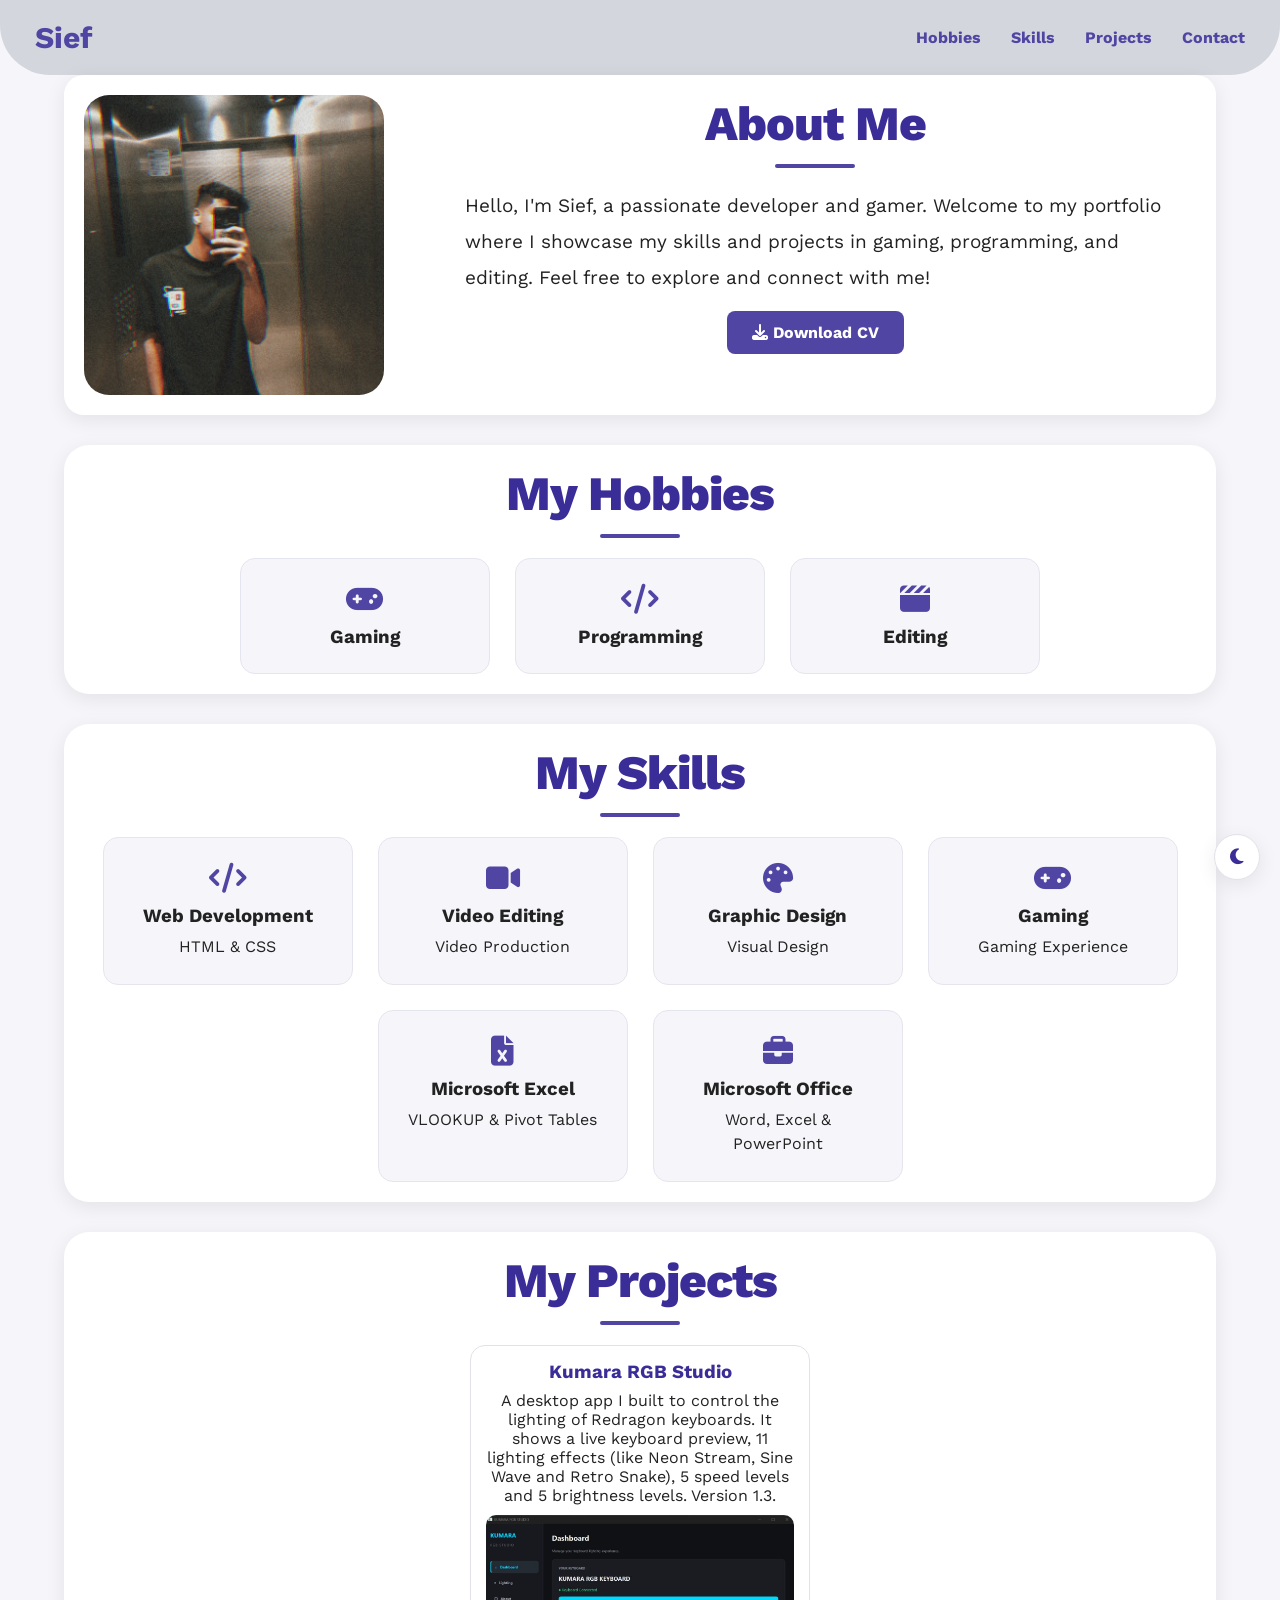
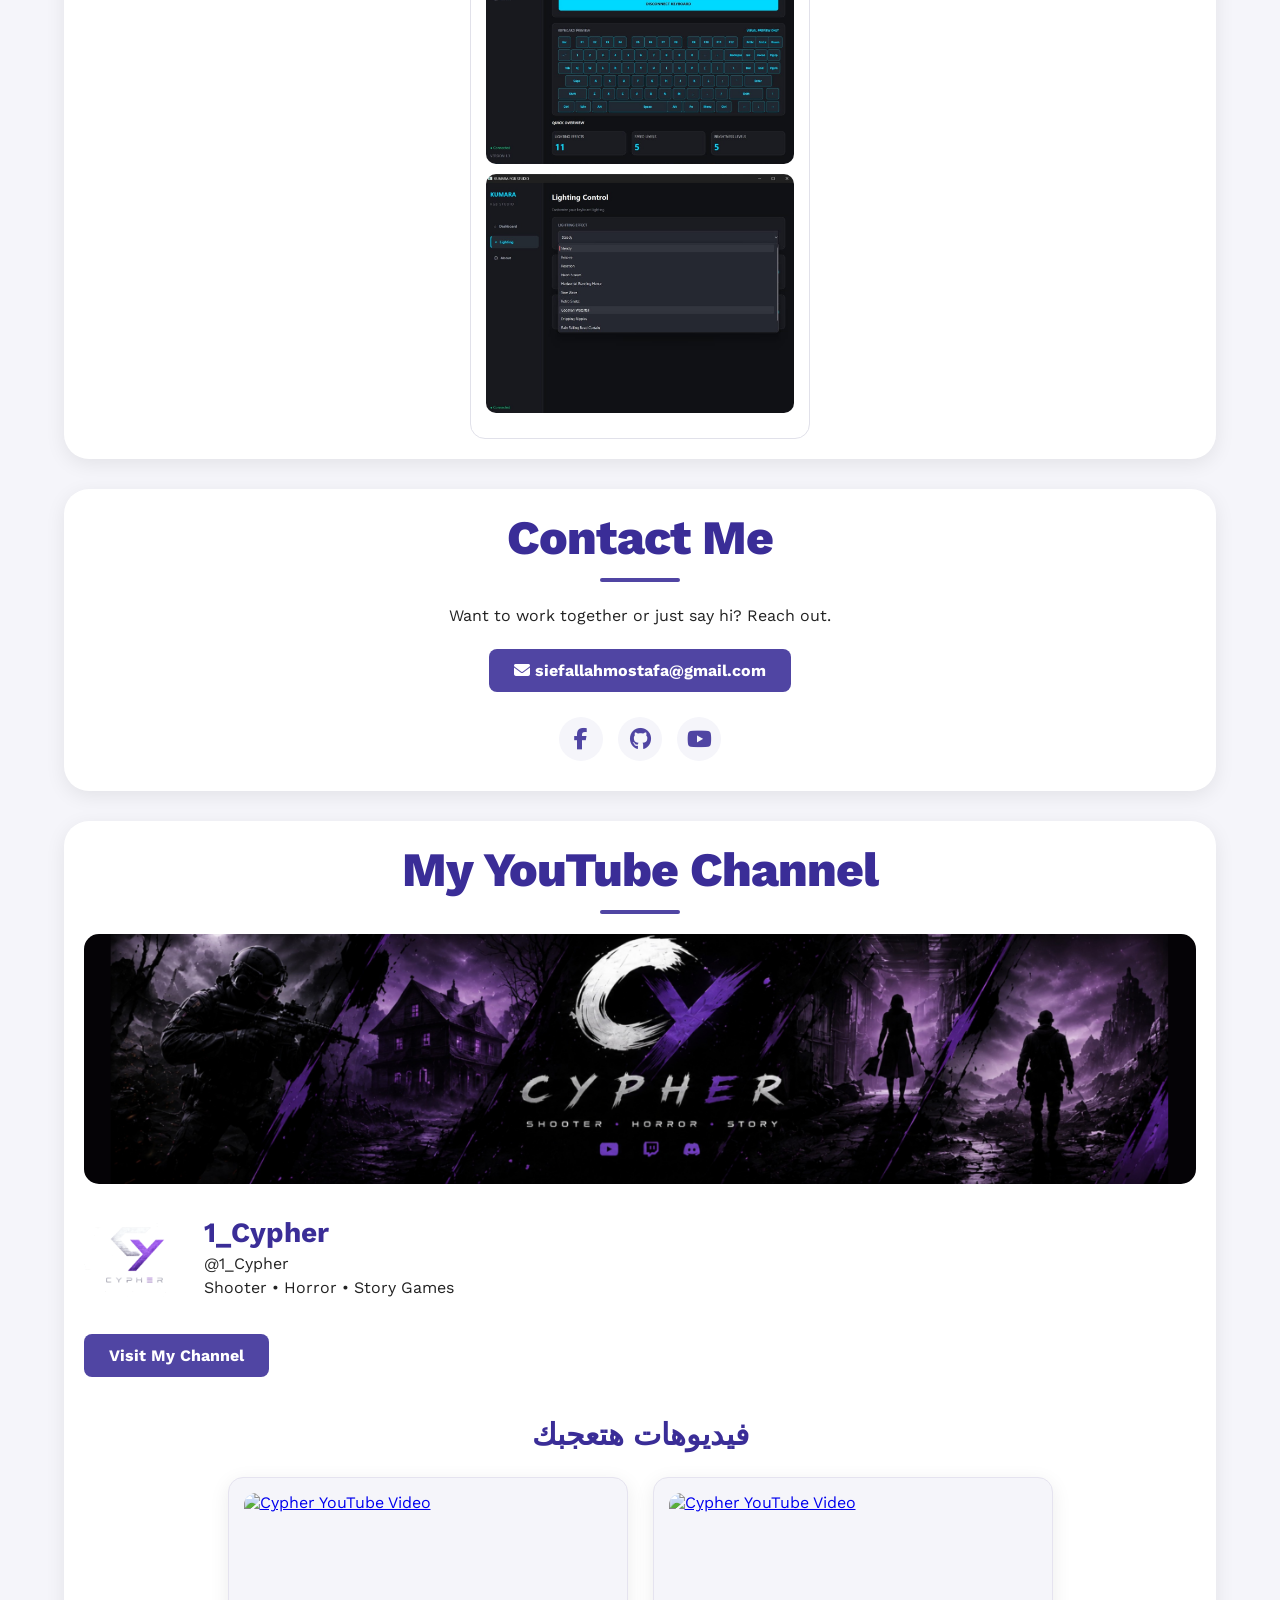
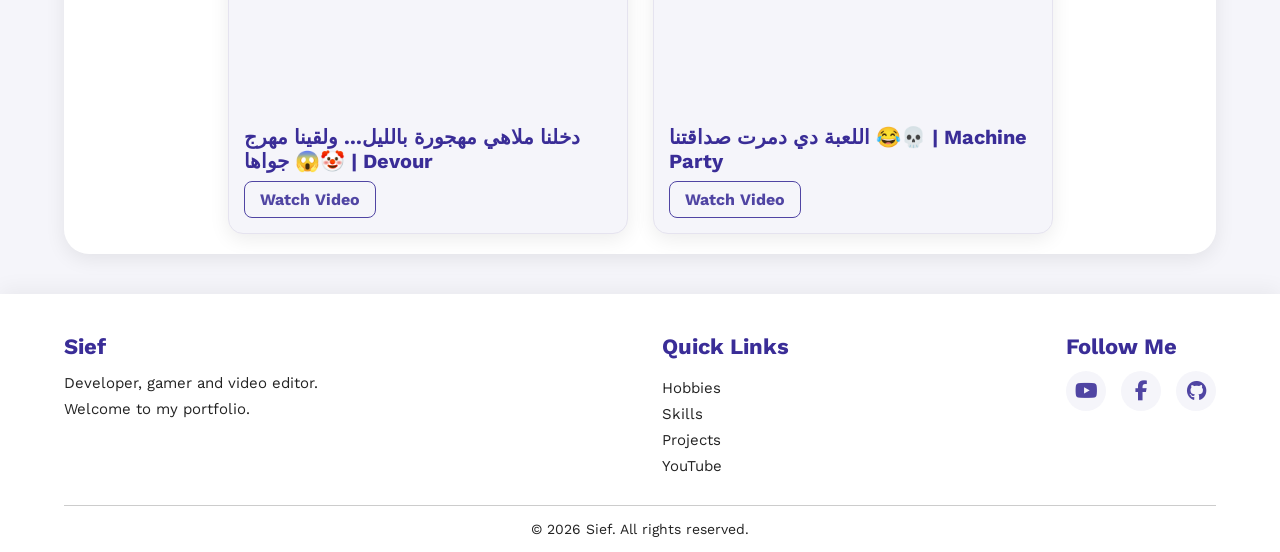
==== commit 277c7982: "Add files via upload" ====
--- a/index.html
+++ b/index.html
@@ -6,6 +6,18 @@
     <meta name="viewport" content="width=device-width, initial-scale=1.0">
     <!-- Style -->
     <link rel="stylesheet" href="style.css">
+    <link rel="stylesheet" href="light.css" media="(prefers-color-scheme: light)" id="light-css">
+    <script>
+        /* Apply the saved theme choice before the page paints */
+        (function () {
+            try {
+                var t = localStorage.getItem("theme");
+                var l = document.getElementById("light-css");
+                if (t === "light") l.media = "all";
+                else if (t === "dark") l.media = "not all";
+            } catch (e) { }
+        })();
+    </script>
     <!-- Style -->
     <!-- Font -->
     <link rel="preconnect" href="https://fonts.googleapis.com">
@@ -248,6 +260,7 @@
             })
         );
     </script>
+    <script src="script.js" defer></script>
 </body>
 
 </html>
--- a/style.css
+++ b/style.css
@@ -979,947 +979,68 @@
 }
 /* End Dark theme */
 
-
-/* Light mode: follows the visitor's device setting */
-@media (prefers-color-scheme: light) {
-.header .container .nav {
-    background-color: transparent;
-    border: none;
-}
-
-* {
-    -webkit-box-sizing: border-box;
-    -moz-box-sizing: border-box;
-    -ms-box-sizing: border-box;
-    box-sizing: border-box;
-    scroll-behavior: smooth;
-    margin: 0;
-    padding: 0;
-    box-sizing: border-box;
-}
-
-/* Start Variables */
-:root {
-    /* Colors */
-    --main-color: #5045a3;
-    --heading-color: #3a2d97;
-    --background-color: #f5f5fa;
-    --section-color: #ffffff;
-    --text-color: #222222;
-
-    /* Design */
-    --section-width: 1200px;
-    --section-radius: 25px;
-    --section-shadow: 0 5px 20px rgba(0, 0, 0, 0.08);
-}
-
-/* End Variables */
-
-body {
-    background-color: #f5f5fa;
-    font-family: "Work Sans", sans-serif;
-}
-
-.container {
-    padding-left: 15px;
-    padding-right: 15px;
-    margin-left: auto;
-    margin-right: auto;
-    margin: auto;
-}
-
-
-/* Start Header */
-
-.header {
-    padding: 20px;
-    background-color: #d3d7dd;
-    border-bottom-right-radius: 50px;
-    border-bottom-left-radius: 50px;
-}
-
-
-.header .container {
-    display: flex;
-    justify-content: space-between;
-    align-items: center;
-}
-
-.header .container a {
-    text-decoration: none;
-    color: var(--main-color);
-    font-weight: bold;
-}
-
-.header .container .nav {
-    display: flex;
-    align-items: center;
-    gap: 30px;
-}
-
-.header .container a:hover {
-    color: var(--heading-color);
-}
-
-.header .container .logo {
-    font-size: 30px;
-}
-
-/* تصميم القائمه */
-
-.menu-toggle {
-    display: none;
-    background: none;
-    border: none;
-    cursor: pointer;
-}
-
-
-.menu-toggle span {
-    display: block;
-    width: 25px;
-    height: 3px;
-    background-color: var(--main-color);
-    margin: 5px 0;
-    border-radius: 5px;
-}
-
-
-@media (max-width: 768px) {
-    .menu-toggle {
-        display: block;
-    }
-
-    .header .container {
-        position: relative;
-    }
-
-    .header .container .nav {
-        display: none;
-        position: absolute;
-        top: calc(100% + 20px);
-        right: 0;
-        flex-direction: column;
-        gap: 15px;
-        background-color: #d3d7dd;
-        padding: 20px;
-        border-radius: 15px;
-        z-index: 1000;
-    }
-
-    .header .container .nav.active {
-        display: flex;
-    }
-}
-
-
-/* تصميم القائمه */
-
-/* End Header */
-
-
-h1 {
-    color: blue;
-    font-size: 36px;
-    text-align: center;
-}
-
-h2 {
-    color: #333333;
-    font-size: 24px;
-    text-align: center;
-}
-
-section {
-    margin: 20px;
-    padding: 20px;
-    background-color: #aaa9a9;
-    border-radius: 5px;
-    box-shadow: 0 2px 4px rgba(0, 0, 0, 0.1);
-}
-
-/* Start Landing */
-
-
-.landing .container {
-    display: flex;
-    background-color: #aaa9a9;
-    padding: 20px;
-    justify-content: space-between;
-    display: flex;
-    width: 90%;
-    max-width: var(--section-width);
-    margin: 0 auto;
-    background-color: var(--section-color);
-    border-radius: 20px;
-    box-shadow: var(--section-shadow);
-}
-
-
-@media (max-width: 768px) {
-    .landing .container {
-        flex-direction: column;
-        align-items: center;
-        gap: 30px;
-    }
-
-    .landing .container .img {
-        width: 100%;
-        max-width: 350px;
-        height: 250px;
-    }
-}
-
-
-.landing .container .img {
-    width: 350px;
-    height: 300px;
-    /* overflow: hidden; */
-}
-
-.landing .container img {
-    /* width: 100%; */
-    height: 100%;
-    object-fit: cover;
-    border-radius: var(--section-radius);
-    transition: transform 0.3s ease;
-}
-
-.landing .container img:hover {
-    transform: scale(1.05);
-}
-
-.landing .container .text {
-    flex: 1;
-}
-
-
-@media (max-width: 768px) {
-    .landing .container .text {
-        width: 100%;
-        flex: none;
-        text-align: center;
-    }
-
-    .landing .container .text h2 {
-        font-size: 36px;
-    }
-
-    .landing .container .text p {
-        font-size: 16px;
-        line-height: 1.7;
-    }
-}
-
-
-.landing .container .text h2 {
-    color: var(--heading-color);
-    font-size: 48px;
-    font-weight: 800;
-    text-align: center;
-    letter-spacing: -1px;
-    margin: 0 0 20px;
-}
-
-.landing .container .text h2::after {
-    content: "";
-    display: block;
-    width: 80px;
-    height: 4px;
-    background-color: var(--main-color);
-    margin: 12px auto 0;
-    border-radius: 5px;
-}
-
-.landing .container .text p {
-    font-size: 19px;
-    line-height: 1.9;
-    max-width: 700px;
-    margin: 0 auto;
-}
-
-
-/* End Landing */
-
-/* Start Hobbies */
-
-.hobbies {
-    width: 90%;
-    max-width: var(--section-width);
-    margin: 30px auto;
-    padding: 20px;
-    background-color: var(--section-color);
-    border-radius: var(--section-radius);
-    box-shadow: var(--section-shadow);
-}
-
-.hobbies h2,
-.skills h2 {
-    color: var(--heading-color);
-    font-size: 48px;
-    font-weight: 800;
-    text-align: center;
-    letter-spacing: -1px;
-    margin: 0 0 20px;
-}
-
-.hobbies h2::after {
-    content: "";
-    display: block;
-    width: 80px;
-    height: 4px;
-    background-color: var(--main-color);
-    margin: 12px auto 0;
-    border-radius: 5px;
-}
-
-.hobbies-container {
-    display: flex;
+/* Projects cards (filled from content.json) */
+.projects-container {
+    display: flex;
+    flex-wrap: wrap;
     justify-content: center;
-    gap: 25px;
-}
-
-.hobby-card,
-.skills-card {
-    background-color: var(--background-color);
-    width: 250px;
-    padding: 25px;
+    gap: 20px;
+    margin-top: 20px;
+}
+
+.project-card {
+    flex: 1 1 260px;
+    max-width: 420px;
+    padding: 15px;
+    border: 1px solid #35335a;
     border-radius: 15px;
     text-align: center;
-    border: 1px solid #e5e5ef;
-    transition: 0.3s ease;
-}
-
-.hobby-card:hover,
-.skills-card:hover {
-    transform: translateY(-10px);
-    box-shadow: 0 10px 25px rgba(80, 69, 163, 0.15);
-}
-
-.hobby-card i,
-.skills-card i {
-    color: var(--main-color);
-    font-size: 30px;
-    margin-bottom: 12px;
-}
-
-
-/* End Hobbies */
-
-/* Start Skills */
-
-.skills {
-    width: 90%;
-    max-width: var(--section-width);
-    margin: 30px auto;
-    padding: 20px;
-    background-color: var(--section-color);
-    border-radius: var(--section-radius);
-    box-shadow: var(--section-shadow);
-}
-
-.skills-container {
-    display: flex;
-    flex-wrap: wrap;
-    justify-content: center;
-    gap: 25px;
-}
-
-.skills h2::after {
-    content: "";
+}
+
+
+.project-card img {
+    width: 100%;
+    border-radius: 10px;
+    margin-bottom: 10px;
     display: block;
-    width: 80px;
-    height: 4px;
-    background-color: var(--main-color);
-    margin: 12px auto 0;
-    border-radius: 5px;
-}
-
-.skills-card p {
+}
+
+.project-card h3 {
+    color: var(--heading-color);
+    margin: 0 0 8px;
+}
+
+.project-card p {
     color: var(--text-color);
-    font-size: 16px;
-    margin-top: 8px;
-    line-height: 1.5;
-}
-
-/* End Skills */
-/* Start YouTube */
-
-.youtube,
-
-.projects {
-    width: 90%;
-    max-width: var(--section-width);
-    margin: 30px auto;
-    padding: 20px;
-    background-color: var(--section-color);
-    border-radius: var(--section-radius);
-    box-shadow: var(--section-shadow);
-}
-
-.youtube h2,
-
-.projects h2 {
-    color: var(--heading-color);
-    font-size: 48px;
-    font-weight: 800;
-    text-align: center;
-    letter-spacing: -1px;
-    margin: 0 0 20px;
-}
-
-.youtube h2::after,
-
-.projects h2::after {
-    content: "";
-    display: block;
-    width: 80px;
-    height: 4px;
-    background-color: var(--main-color);
-    margin: 12px auto 0;
-    border-radius: 5px;
-}
-
-.channel-banner {
-    width: 100%;
-    height: 250px;
-    overflow: hidden;
-    border-radius: 15px;
-}
-
-.channel-banner img {
-    width: 100%;
-    height: 100%;
-    object-fit: cover;
-    display: block;
-}
-
-.channel-info {
-    display: flex;
-    align-items: center;
-    gap: 20px;
-    margin: 25px 0;
-}
-
-.channel-info img {
-    width: 100px;
-    height: 100px;
-    border-radius: 50%;
-    object-fit: cover;
-}
-
-.channel-text h3 {
-    color: var(--heading-color);
-    font-size: 28px;
-    margin: 0 0 5px;
-}
-
-.channel-text p {
-    color: var(--text-color);
-    font-size: 16px;
-    margin: 5px 0;
-}
-
-.youtube-container>a {
-    display: inline-block;
-    background-color: var(--main-color);
-    color: white;
-    padding: 12px 25px;
-    border-radius: 8px;
-    text-decoration: none;
-    font-weight: bold;
-    transition: 0.3s ease;
-}
-
-.youtube-container>a:hover {
-    background-color: var(--heading-color);
-    transform: translateY(-3px);
-}
-
-.featured-videos {
-    margin-top: 40px;
-}
-
-.featured-videos h3 {
-    color: var(--heading-color);
-    font-size: 30px;
-    text-align: center;
-    margin-bottom: 25px;
-}
-
-.videos-container {
-    display: flex;
-    justify-content: center;
-    gap: 25px;
-    flex-wrap: wrap;
-}
-
-.video-card {
-    width: 400px;
-}
-
-.video-card {
-    width: 400px;
-    padding: 15px;
-    box-sizing: border-box;
-    overflow: hidden;
-    border-radius: 15px;
-    background-color: var(--background-color);
-    border: 1px solid #e5e3ef;
-    box-shadow: var(--section-shadow);
-    transition: 0.3s ease;
-}
-
-.video-card:hover {
-    transform: translateY(-5px);
-    box-shadow: 0 10px 25px rgba(80, 69, 163, 0.15);
-}
-
-.video-card img {
-    width: 100%;
-    height: 220px;
-    object-fit: cover;
-    display: block;
-    border-radius: 12px;
-}
-
-.video-card h4 {
-    color: var(--heading-color);
-    font-size: 20px;
-    margin: 12px 0 8px;
-}
-
-.video-card>a:last-child {
-    display: inline-block;
+    margin: 0 0 10px;
+}
+
+.project-card a {
     color: var(--main-color);
     font-weight: bold;
     text-decoration: none;
-    padding: 8px 15px;
-    border: 1px solid var(--main-color);
-    border-radius: 8px;
-    transition: 0.3s ease;
-}
-
-.video-card>a:last-child:hover {
-    background-color: var(--main-color);
-    color: white;
-}
-
-/* End YouTube */
-/* Start Footer */
-
-.footer {
-    width: 100%;
-    padding: 40px 5% 0;
-    margin-top: 40px;
+}
+
+/* Theme toggle button */
+.theme-toggle {
+    position: fixed;
+    right: 20px;
+    bottom: 20px;
+    width: 46px;
+    height: 46px;
+    border: 1px solid #35335a;
+    border-radius: 50%;
     background-color: var(--section-color);
-    box-shadow: 0 -5px 20px rgba(0, 0, 0, 0.05);
-    box-sizing: border-box;
-}
-
-.footer-content {
-    display: flex;
-    justify-content: space-between;
-    align-items: flex-start;
-    gap: 30px;
-    flex-wrap: wrap;
-    max-width: var(--section-width);
-    margin: 0 auto;
-}
-
-.footer-content h3 {
-    color: var(--heading-color);
-    font-size: 22px;
-    margin: 0 0 12px;
-}
-
-.footer-about {
-    max-width: 320px;
-}
-
-.footer-about p {
-    color: var(--text-color);
-    font-size: 15px;
-    line-height: 1.7;
-    margin: 0;
-}
-
-.footer-links {
-    display: flex;
-    flex-direction: column;
-    gap: 8px;
-}
-
-.footer-links a {
-    color: var(--text-color);
-    text-decoration: none;
-    font-size: 15px;
-    transition: 0.3s ease;
-}
-
-.footer-links a:hover {
-    color: var(--main-color);
-}
-
-.footer-social {
-    display: flex;
-    gap: 15px;
-}
-
-.footer-social a {
-    display: flex;
+    color: var(--heading-color);
+    font-size: 18px;
+    cursor: pointer;
+    box-shadow: var(--section-shadow);
+    z-index: 2000;
+    display: flex;
+    align-items: center;
     justify-content: center;
-    align-items: center;
-    width: 40px;
-    height: 40px;
-    border-radius: 50%;
-    background-color: var(--background-color);
-    color: var(--main-color);
-    font-size: 20px;
-    text-decoration: none;
-    transition: 0.3s ease;
-}
-
-.footer-social a:hover {
-    background-color: var(--main-color);
-    color: white;
-    transform: translateY(-4px);
-}
-
-.footer-social a[aria-label="YouTube"]:hover {
-    background-color: #ff0000;
-}
-
-.footer-social a[aria-label="Facebook"]:hover {
-    background-color: #1877f2;
-}
-
-.footer-social a[aria-label="GitHub"]:hover {
-    background-color: #181717;
-}
-
-.footer-bottom {
-    text-align: center;
-    margin-top: 30px;
-    padding: 15px 0;
-    border-top: 1px solid #ccc;
-}
-
-.footer-bottom p {
-    color: var(--text-color);
-    font-size: 14px;
-    margin: 0;
-}
-
-/* End Footer */
-
-
-/* ================= Responsive ================= */
-
-/* Global guards for small screens */
-img {
-    max-width: 100%;
-}
-
-@media (max-width: 992px) {
-    .hobbies-container,
-    .skills-container {
-        flex-wrap: wrap;
-    }
-
-    .hobby-card,
-    .skills-card {
-        width: calc(50% - 25px);
-        max-width: 300px;
-    }
-}
-
-@media (max-width: 768px) {
-    .hobbies h2,
-    .skills h2,
-    .youtube h2,
-    .projects h2 {
-        font-size: 32px;
-    }
-
-    .header {
-        padding: 15px 20px;
-        border-bottom-right-radius: 25px;
-        border-bottom-left-radius: 25px;
-    }
-
-    .hobbies,
-    .skills,
-    .youtube,
-    .projects {
-        width: 92%;
-        padding: 15px;
-        margin: 20px auto;
-    }
-
-    .landing .container {
-        width: 92%;
-        padding: 15px;
-    }
-
-    .landing .container .text h2 {
-        font-size: 28px;
-    }
-
-    .landing .container .text p {
-        font-size: 15px;
-    }
-
-    .hobby-card,
-    .skills-card {
-        width: 100%;
-        max-width: 320px;
-        padding: 20px;
-    }
-
-    .channel-banner {
-        height: 140px;
-    }
-
-    .channel-info {
-        flex-direction: column;
-        text-align: center;
-        gap: 12px;
-    }
-
-    .channel-info img {
-        width: 80px;
-        height: 80px;
-    }
-
-    .channel-text h3 {
-        font-size: 22px;
-    }
-
-    .youtube-container > a {
-        display: block;
-        text-align: center;
-    }
-
-    .video-card {
-        width: 100%;
-    }
-
-    .video-card img {
-        height: auto;
-        aspect-ratio: 16 / 9;
-    }
-
-    .video-card h4 {
-        font-size: 17px;
-    }
-
-    .footer-content {
-        flex-direction: column;
-        align-items: center;
-        text-align: center;
-        gap: 25px;
-    }
-
-    .footer-about {
-        max-width: 100%;
-    }
-
-    .footer-links {
-        align-items: center;
-    }
-
-    .footer-social {
-        justify-content: center;
-    }
-}
-
-@media (max-width: 480px) {
-    .landing .container .img {
-        height: 200px;
-    }
-
-    .channel-banner {
-        height: 100px;
-    }
-
-    .footer {
-        padding: 30px 5% 0;
-    }
-}
-
-/* Fix: original base rules come after their media queries in source order,
-   so they overrode the mobile styles. Re-declare last so small screens win. */
-@media (max-width: 768px) {
-    .landing .container .img {
-        width: 100%;
-        max-width: 350px;
-        height: 250px;
-    }
-
-    .landing .container img {
-        width: 100%;
-    }
-
-    .landing .container .text {
-        width: 100%;
-        flex: none;
-        text-align: center;
-    }
-}
-
-
-
-/* Start CV button and Contact */
-.cv-button {
-    display: table;
-    margin: 15px auto 0;
-    background-color: var(--main-color);
-    color: white;
-    padding: 12px 25px;
-    border-radius: 8px;
-    text-decoration: none;
-    font-weight: bold;
-    transition: 0.3s ease;
-}
-
-.cv-button:hover {
-    background-color: var(--heading-color);
-}
-
-.contact {
-    width: 90%;
-    max-width: var(--section-width);
-    margin: 30px auto;
-    padding: 20px 20px 30px;
-    background-color: var(--section-color);
-    border-radius: var(--section-radius);
-    box-shadow: var(--section-shadow);
-    text-align: center;
-}
-
-.contact h2 {
-    color: var(--heading-color);
-    font-size: 48px;
-    font-weight: 800;
-    letter-spacing: -1px;
-    margin: 0 0 20px;
-}
-
-.contact h2::after {
-    content: "";
-    display: block;
-    width: 80px;
-    height: 4px;
-    background-color: var(--main-color);
-    margin: 12px auto 0;
-    border-radius: 5px;
-}
-
-.contact-text {
-    margin: 0 0 20px;
-    line-height: 1.7;
-}
-
-.contact-email {
-    display: inline-block;
-    background-color: var(--main-color);
-    color: white;
-    padding: 12px 25px;
-    border-radius: 8px;
-    text-decoration: none;
-    font-weight: bold;
-    word-break: break-all;
-    transition: 0.3s ease;
-}
-
-.contact-email:hover {
-    background-color: var(--heading-color);
-}
-
-.contact-social {
-    display: flex;
-    justify-content: center;
-    gap: 15px;
-    margin-top: 25px;
-}
-
-.contact-social a {
-    display: flex;
-    justify-content: center;
-    align-items: center;
-    width: 44px;
-    height: 44px;
-    border-radius: 50%;
-    background-color: var(--background-color);
-    color: var(--main-color);
-    font-size: 22px;
-    text-decoration: none;
-    transition: 0.3s ease;
-}
-
-.contact-social a:hover {
-    color: white;
-    background-color: var(--main-color);
-    transform: translateY(-4px);
-}
-
-.contact-social a[aria-label="YouTube"]:hover {
-    background-color: #ff0000;
-}
-
-.contact-social a[aria-label="Facebook"]:hover {
-    background-color: #1877f2;
-}
-
-.contact-social a[aria-label="GitHub"]:hover {
-    background-color: #181717;
-}
-
-@media (max-width: 768px) {
-    .contact h2 {
-        font-size: 32px;
-    }
-
-    .contact {
-        width: 92%;
-        padding: 15px 15px 25px;
-    }
-}
-/* End CV button and Contact */
-
-/* Start Animations (CSS only) */
-@keyframes fade-up {
-    from {
-        opacity: 0;
-        transform: translateY(30px);
-    }
-
-    to {
-        opacity: 1;
-        transform: translateY(0);
-    }
-}
-
-@media (prefers-reduced-motion: no-preference) {
-    .landing .container {
-        animation: fade-up 0.8s ease both;
-    }
-
-    @supports (animation-timeline: view()) {
-
-        .hobbies,
-        .skills,
-        .projects,
-        .contact,
-        .youtube {
-            animation: fade-up linear both;
-            animation-timeline: view();
-            animation-range: entry 0% entry 40%;
-        }
-    }
-}
-
-/* End Animations */
-
-}
+}
+
+.theme-toggle:hover {
+    color: var(--heading-color);
+}
--- a/light.css
+++ b/light.css
@@ -0,0 +1,990 @@
+/* Light theme: loaded on top of style.css */
+.header .container .nav {
+    background-color: transparent;
+    border: none;
+}
+
+* {
+    -webkit-box-sizing: border-box;
+    -moz-box-sizing: border-box;
+    -ms-box-sizing: border-box;
+    box-sizing: border-box;
+    scroll-behavior: smooth;
+    margin: 0;
+    padding: 0;
+    box-sizing: border-box;
+}
+
+/* Start Variables */
+:root {
+    /* Colors */
+    --main-color: #5045a3;
+    --heading-color: #3a2d97;
+    --background-color: #f5f5fa;
+    --section-color: #ffffff;
+    --text-color: #222222;
+
+    /* Design */
+    --section-width: 1200px;
+    --section-radius: 25px;
+    --section-shadow: 0 5px 20px rgba(0, 0, 0, 0.08);
+}
+
+/* End Variables */
+
+body {
+    background-color: #f5f5fa;
+    font-family: "Work Sans", sans-serif;
+}
+
+.container {
+    padding-left: 15px;
+    padding-right: 15px;
+    margin-left: auto;
+    margin-right: auto;
+    margin: auto;
+}
+
+
+/* Start Header */
+
+.header {
+    padding: 20px;
+    background-color: #d3d7dd;
+    border-bottom-right-radius: 50px;
+    border-bottom-left-radius: 50px;
+}
+
+
+.header .container {
+    display: flex;
+    justify-content: space-between;
+    align-items: center;
+}
+
+.header .container a {
+    text-decoration: none;
+    color: var(--main-color);
+    font-weight: bold;
+}
+
+.header .container .nav {
+    display: flex;
+    align-items: center;
+    gap: 30px;
+}
+
+.header .container a:hover {
+    color: var(--heading-color);
+}
+
+.header .container .logo {
+    font-size: 30px;
+}
+
+/* تصميم القائمه */
+
+.menu-toggle {
+    display: none;
+    background: none;
+    border: none;
+    cursor: pointer;
+}
+
+
+.menu-toggle span {
+    display: block;
+    width: 25px;
+    height: 3px;
+    background-color: var(--main-color);
+    margin: 5px 0;
+    border-radius: 5px;
+}
+
+
+@media (max-width: 768px) {
+    .menu-toggle {
+        display: block;
+    }
+
+    .header .container {
+        position: relative;
+    }
+
+    .header .container .nav {
+        display: none;
+        position: absolute;
+        top: calc(100% + 20px);
+        right: 0;
+        flex-direction: column;
+        gap: 15px;
+        background-color: #d3d7dd;
+        padding: 20px;
+        border-radius: 15px;
+        z-index: 1000;
+    }
+
+    .header .container .nav.active {
+        display: flex;
+    }
+}
+
+
+/* تصميم القائمه */
+
+/* End Header */
+
+
+h1 {
+    color: blue;
+    font-size: 36px;
+    text-align: center;
+}
+
+h2 {
+    color: #333333;
+    font-size: 24px;
+    text-align: center;
+}
+
+section {
+    margin: 20px;
+    padding: 20px;
+    background-color: #aaa9a9;
+    border-radius: 5px;
+    box-shadow: 0 2px 4px rgba(0, 0, 0, 0.1);
+}
+
+/* Start Landing */
+
+
+.landing .container {
+    display: flex;
+    background-color: #aaa9a9;
+    padding: 20px;
+    justify-content: space-between;
+    display: flex;
+    width: 90%;
+    max-width: var(--section-width);
+    margin: 0 auto;
+    background-color: var(--section-color);
+    border-radius: 20px;
+    box-shadow: var(--section-shadow);
+}
+
+
+@media (max-width: 768px) {
+    .landing .container {
+        flex-direction: column;
+        align-items: center;
+        gap: 30px;
+    }
+
+    .landing .container .img {
+        width: 100%;
+        max-width: 350px;
+        height: 250px;
+    }
+}
+
+
+.landing .container .img {
+    width: 350px;
+    height: 300px;
+    /* overflow: hidden; */
+}
+
+.landing .container img {
+    /* width: 100%; */
+    height: 100%;
+    object-fit: cover;
+    border-radius: var(--section-radius);
+    transition: transform 0.3s ease;
+}
+
+.landing .container img:hover {
+    transform: scale(1.05);
+}
+
+.landing .container .text {
+    flex: 1;
+}
+
+
+@media (max-width: 768px) {
+    .landing .container .text {
+        width: 100%;
+        flex: none;
+        text-align: center;
+    }
+
+    .landing .container .text h2 {
+        font-size: 36px;
+    }
+
+    .landing .container .text p {
+        font-size: 16px;
+        line-height: 1.7;
+    }
+}
+
+
+.landing .container .text h2 {
+    color: var(--heading-color);
+    font-size: 48px;
+    font-weight: 800;
+    text-align: center;
+    letter-spacing: -1px;
+    margin: 0 0 20px;
+}
+
+.landing .container .text h2::after {
+    content: "";
+    display: block;
+    width: 80px;
+    height: 4px;
+    background-color: var(--main-color);
+    margin: 12px auto 0;
+    border-radius: 5px;
+}
+
+.landing .container .text p {
+    font-size: 19px;
+    line-height: 1.9;
+    max-width: 700px;
+    margin: 0 auto;
+}
+
+
+/* End Landing */
+
+/* Start Hobbies */
+
+.hobbies {
+    width: 90%;
+    max-width: var(--section-width);
+    margin: 30px auto;
+    padding: 20px;
+    background-color: var(--section-color);
+    border-radius: var(--section-radius);
+    box-shadow: var(--section-shadow);
+}
+
+.hobbies h2,
+.skills h2 {
+    color: var(--heading-color);
+    font-size: 48px;
+    font-weight: 800;
+    text-align: center;
+    letter-spacing: -1px;
+    margin: 0 0 20px;
+}
+
+.hobbies h2::after {
+    content: "";
+    display: block;
+    width: 80px;
+    height: 4px;
+    background-color: var(--main-color);
+    margin: 12px auto 0;
+    border-radius: 5px;
+}
+
+.hobbies-container {
+    display: flex;
+    justify-content: center;
+    gap: 25px;
+}
+
+.hobby-card,
+.skills-card {
+    background-color: var(--background-color);
+    width: 250px;
+    padding: 25px;
+    border-radius: 15px;
+    text-align: center;
+    border: 1px solid #e5e5ef;
+    transition: 0.3s ease;
+}
+
+.hobby-card:hover,
+.skills-card:hover {
+    transform: translateY(-10px);
+    box-shadow: 0 10px 25px rgba(80, 69, 163, 0.15);
+}
+
+.hobby-card i,
+.skills-card i {
+    color: var(--main-color);
+    font-size: 30px;
+    margin-bottom: 12px;
+}
+
+
+/* End Hobbies */
+
+/* Start Skills */
+
+.skills {
+    width: 90%;
+    max-width: var(--section-width);
+    margin: 30px auto;
+    padding: 20px;
+    background-color: var(--section-color);
+    border-radius: var(--section-radius);
+    box-shadow: var(--section-shadow);
+}
+
+.skills-container {
+    display: flex;
+    flex-wrap: wrap;
+    justify-content: center;
+    gap: 25px;
+}
+
+.skills h2::after {
+    content: "";
+    display: block;
+    width: 80px;
+    height: 4px;
+    background-color: var(--main-color);
+    margin: 12px auto 0;
+    border-radius: 5px;
+}
+
+.skills-card p {
+    color: var(--text-color);
+    font-size: 16px;
+    margin-top: 8px;
+    line-height: 1.5;
+}
+
+/* End Skills */
+/* Start YouTube */
+
+.youtube,
+
+.projects {
+    width: 90%;
+    max-width: var(--section-width);
+    margin: 30px auto;
+    padding: 20px;
+    background-color: var(--section-color);
+    border-radius: var(--section-radius);
+    box-shadow: var(--section-shadow);
+}
+
+.youtube h2,
+
+.projects h2 {
+    color: var(--heading-color);
+    font-size: 48px;
+    font-weight: 800;
+    text-align: center;
+    letter-spacing: -1px;
+    margin: 0 0 20px;
+}
+
+.youtube h2::after,
+
+.projects h2::after {
+    content: "";
+    display: block;
+    width: 80px;
+    height: 4px;
+    background-color: var(--main-color);
+    margin: 12px auto 0;
+    border-radius: 5px;
+}
+
+.channel-banner {
+    width: 100%;
+    height: 250px;
+    overflow: hidden;
+    border-radius: 15px;
+}
+
+.channel-banner img {
+    width: 100%;
+    height: 100%;
+    object-fit: cover;
+    display: block;
+}
+
+.channel-info {
+    display: flex;
+    align-items: center;
+    gap: 20px;
+    margin: 25px 0;
+}
+
+.channel-info img {
+    width: 100px;
+    height: 100px;
+    border-radius: 50%;
+    object-fit: cover;
+}
+
+.channel-text h3 {
+    color: var(--heading-color);
+    font-size: 28px;
+    margin: 0 0 5px;
+}
+
+.channel-text p {
+    color: var(--text-color);
+    font-size: 16px;
+    margin: 5px 0;
+}
+
+.youtube-container>a {
+    display: inline-block;
+    background-color: var(--main-color);
+    color: white;
+    padding: 12px 25px;
+    border-radius: 8px;
+    text-decoration: none;
+    font-weight: bold;
+    transition: 0.3s ease;
+}
+
+.youtube-container>a:hover {
+    background-color: var(--heading-color);
+    transform: translateY(-3px);
+}
+
+.featured-videos {
+    margin-top: 40px;
+}
+
+.featured-videos h3 {
+    color: var(--heading-color);
+    font-size: 30px;
+    text-align: center;
+    margin-bottom: 25px;
+}
+
+.videos-container {
+    display: flex;
+    justify-content: center;
+    gap: 25px;
+    flex-wrap: wrap;
+}
+
+.video-card {
+    width: 400px;
+}
+
+.video-card {
+    width: 400px;
+    padding: 15px;
+    box-sizing: border-box;
+    overflow: hidden;
+    border-radius: 15px;
+    background-color: var(--background-color);
+    border: 1px solid #e5e3ef;
+    box-shadow: var(--section-shadow);
+    transition: 0.3s ease;
+}
+
+.video-card:hover {
+    transform: translateY(-5px);
+    box-shadow: 0 10px 25px rgba(80, 69, 163, 0.15);
+}
+
+.video-card img {
+    width: 100%;
+    height: 220px;
+    object-fit: cover;
+    display: block;
+    border-radius: 12px;
+}
+
+.video-card h4 {
+    color: var(--heading-color);
+    font-size: 20px;
+    margin: 12px 0 8px;
+}
+
+.video-card>a:last-child {
+    display: inline-block;
+    color: var(--main-color);
+    font-weight: bold;
+    text-decoration: none;
+    padding: 8px 15px;
+    border: 1px solid var(--main-color);
+    border-radius: 8px;
+    transition: 0.3s ease;
+}
+
+.video-card>a:last-child:hover {
+    background-color: var(--main-color);
+    color: white;
+}
+
+/* End YouTube */
+/* Start Footer */
+
+.footer {
+    width: 100%;
+    padding: 40px 5% 0;
+    margin-top: 40px;
+    background-color: var(--section-color);
+    box-shadow: 0 -5px 20px rgba(0, 0, 0, 0.05);
+    box-sizing: border-box;
+}
+
+.footer-content {
+    display: flex;
+    justify-content: space-between;
+    align-items: flex-start;
+    gap: 30px;
+    flex-wrap: wrap;
+    max-width: var(--section-width);
+    margin: 0 auto;
+}
+
+.footer-content h3 {
+    color: var(--heading-color);
+    font-size: 22px;
+    margin: 0 0 12px;
+}
+
+.footer-about {
+    max-width: 320px;
+}
+
+.footer-about p {
+    color: var(--text-color);
+    font-size: 15px;
+    line-height: 1.7;
+    margin: 0;
+}
+
+.footer-links {
+    display: flex;
+    flex-direction: column;
+    gap: 8px;
+}
+
+.footer-links a {
+    color: var(--text-color);
+    text-decoration: none;
+    font-size: 15px;
+    transition: 0.3s ease;
+}
+
+.footer-links a:hover {
+    color: var(--main-color);
+}
+
+.footer-social {
+    display: flex;
+    gap: 15px;
+}
+
+.footer-social a {
+    display: flex;
+    justify-content: center;
+    align-items: center;
+    width: 40px;
+    height: 40px;
+    border-radius: 50%;
+    background-color: var(--background-color);
+    color: var(--main-color);
+    font-size: 20px;
+    text-decoration: none;
+    transition: 0.3s ease;
+}
+
+.footer-social a:hover {
+    background-color: var(--main-color);
+    color: white;
+    transform: translateY(-4px);
+}
+
+.footer-social a[aria-label="YouTube"]:hover {
+    background-color: #ff0000;
+}
+
+.footer-social a[aria-label="Facebook"]:hover {
+    background-color: #1877f2;
+}
+
+.footer-social a[aria-label="GitHub"]:hover {
+    background-color: #181717;
+}
+
+.footer-bottom {
+    text-align: center;
+    margin-top: 30px;
+    padding: 15px 0;
+    border-top: 1px solid #ccc;
+}
+
+.footer-bottom p {
+    color: var(--text-color);
+    font-size: 14px;
+    margin: 0;
+}
+
+/* End Footer */
+
+
+/* ================= Responsive ================= */
+
+/* Global guards for small screens */
+img {
+    max-width: 100%;
+}
+
+@media (max-width: 992px) {
+    .hobbies-container,
+    .skills-container {
+        flex-wrap: wrap;
+    }
+
+    .hobby-card,
+    .skills-card {
+        width: calc(50% - 25px);
+        max-width: 300px;
+    }
+}
+
+@media (max-width: 768px) {
+    .hobbies h2,
+    .skills h2,
+    .youtube h2,
+    .projects h2 {
+        font-size: 32px;
+    }
+
+    .header {
+        padding: 15px 20px;
+        border-bottom-right-radius: 25px;
+        border-bottom-left-radius: 25px;
+    }
+
+    .hobbies,
+    .skills,
+    .youtube,
+    .projects {
+        width: 92%;
+        padding: 15px;
+        margin: 20px auto;
+    }
+
+    .landing .container {
+        width: 92%;
+        padding: 15px;
+    }
+
+    .landing .container .text h2 {
+        font-size: 28px;
+    }
+
+    .landing .container .text p {
+        font-size: 15px;
+    }
+
+    .hobby-card,
+    .skills-card {
+        width: 100%;
+        max-width: 320px;
+        padding: 20px;
+    }
+
+    .channel-banner {
+        height: 140px;
+    }
+
+    .channel-info {
+        flex-direction: column;
+        text-align: center;
+        gap: 12px;
+    }
+
+    .channel-info img {
+        width: 80px;
+        height: 80px;
+    }
+
+    .channel-text h3 {
+        font-size: 22px;
+    }
+
+    .youtube-container > a {
+        display: block;
+        text-align: center;
+    }
+
+    .video-card {
+        width: 100%;
+    }
+
+    .video-card img {
+        height: auto;
+        aspect-ratio: 16 / 9;
+    }
+
+    .video-card h4 {
+        font-size: 17px;
+    }
+
+    .footer-content {
+        flex-direction: column;
+        align-items: center;
+        text-align: center;
+        gap: 25px;
+    }
+
+    .footer-about {
+        max-width: 100%;
+    }
+
+    .footer-links {
+        align-items: center;
+    }
+
+    .footer-social {
+        justify-content: center;
+    }
+}
+
+@media (max-width: 480px) {
+    .landing .container .img {
+        height: 200px;
+    }
+
+    .channel-banner {
+        height: 100px;
+    }
+
+    .footer {
+        padding: 30px 5% 0;
+    }
+}
+
+/* Fix: original base rules come after their media queries in source order,
+   so they overrode the mobile styles. Re-declare last so small screens win. */
+@media (max-width: 768px) {
+    .landing .container .img {
+        width: 100%;
+        max-width: 350px;
+        height: 250px;
+    }
+
+    .landing .container img {
+        width: 100%;
+    }
+
+    .landing .container .text {
+        width: 100%;
+        flex: none;
+        text-align: center;
+    }
+}
+
+
+
+/* Start CV button and Contact */
+.cv-button {
+    display: table;
+    margin: 15px auto 0;
+    background-color: var(--main-color);
+    color: white;
+    padding: 12px 25px;
+    border-radius: 8px;
+    text-decoration: none;
+    font-weight: bold;
+    transition: 0.3s ease;
+}
+
+.cv-button:hover {
+    background-color: var(--heading-color);
+}
+
+.contact {
+    width: 90%;
+    max-width: var(--section-width);
+    margin: 30px auto;
+    padding: 20px 20px 30px;
+    background-color: var(--section-color);
+    border-radius: var(--section-radius);
+    box-shadow: var(--section-shadow);
+    text-align: center;
+}
+
+.contact h2 {
+    color: var(--heading-color);
+    font-size: 48px;
+    font-weight: 800;
+    letter-spacing: -1px;
+    margin: 0 0 20px;
+}
+
+.contact h2::after {
+    content: "";
+    display: block;
+    width: 80px;
+    height: 4px;
+    background-color: var(--main-color);
+    margin: 12px auto 0;
+    border-radius: 5px;
+}
+
+.contact-text {
+    margin: 0 0 20px;
+    line-height: 1.7;
+}
+
+.contact-email {
+    display: inline-block;
+    background-color: var(--main-color);
+    color: white;
+    padding: 12px 25px;
+    border-radius: 8px;
+    text-decoration: none;
+    font-weight: bold;
+    word-break: break-all;
+    transition: 0.3s ease;
+}
+
+.contact-email:hover {
+    background-color: var(--heading-color);
+}
+
+.contact-social {
+    display: flex;
+    justify-content: center;
+    gap: 15px;
+    margin-top: 25px;
+}
+
+.contact-social a {
+    display: flex;
+    justify-content: center;
+    align-items: center;
+    width: 44px;
+    height: 44px;
+    border-radius: 50%;
+    background-color: var(--background-color);
+    color: var(--main-color);
+    font-size: 22px;
+    text-decoration: none;
+    transition: 0.3s ease;
+}
+
+.contact-social a:hover {
+    color: white;
+    background-color: var(--main-color);
+    transform: translateY(-4px);
+}
+
+.contact-social a[aria-label="YouTube"]:hover {
+    background-color: #ff0000;
+}
+
+.contact-social a[aria-label="Facebook"]:hover {
+    background-color: #1877f2;
+}
+
+.contact-social a[aria-label="GitHub"]:hover {
+    background-color: #181717;
+}
+
+@media (max-width: 768px) {
+    .contact h2 {
+        font-size: 32px;
+    }
+
+    .contact {
+        width: 92%;
+        padding: 15px 15px 25px;
+    }
+}
+/* End CV button and Contact */
+
+/* Start Animations (CSS only) */
+@keyframes fade-up {
+    from {
+        opacity: 0;
+        transform: translateY(30px);
+    }
+
+    to {
+        opacity: 1;
+        transform: translateY(0);
+    }
+}
+
+@media (prefers-reduced-motion: no-preference) {
+    .landing .container {
+        animation: fade-up 0.8s ease both;
+    }
+
+    @supports (animation-timeline: view()) {
+
+        .hobbies,
+        .skills,
+        .projects,
+        .contact,
+        .youtube {
+            animation: fade-up linear both;
+            animation-timeline: view();
+            animation-range: entry 0% entry 40%;
+        }
+    }
+}
+
+/* End Animations */
+
+/* Projects cards (filled from content.json) */
+.projects-container {
+    display: flex;
+    flex-wrap: wrap;
+    justify-content: center;
+    gap: 20px;
+    margin-top: 20px;
+}
+
+.project-card {
+    flex: 1 1 260px;
+    max-width: 340px;
+    padding: 15px;
+    border: 1px solid #35335a;
+    border-radius: 15px;
+    text-align: center;
+}
+
+
+.project-card img {
+    width: 100%;
+    border-radius: 10px;
+    margin-bottom: 10px;
+}
+
+.project-card h3 {
+    color: var(--heading-color);
+    margin: 0 0 8px;
+}
+
+.project-card p {
+    color: var(--text-color);
+    margin: 0 0 10px;
+}
+
+.project-card a {
+    color: var(--main-color);
+    font-weight: bold;
+    text-decoration: none;
+}
+
+.project-card {
+    border-color: #e1e1ea;
+}
+
+.theme-toggle {
+    border-color: #e1e1ea;
+    background-color: #ffffff;
+}
